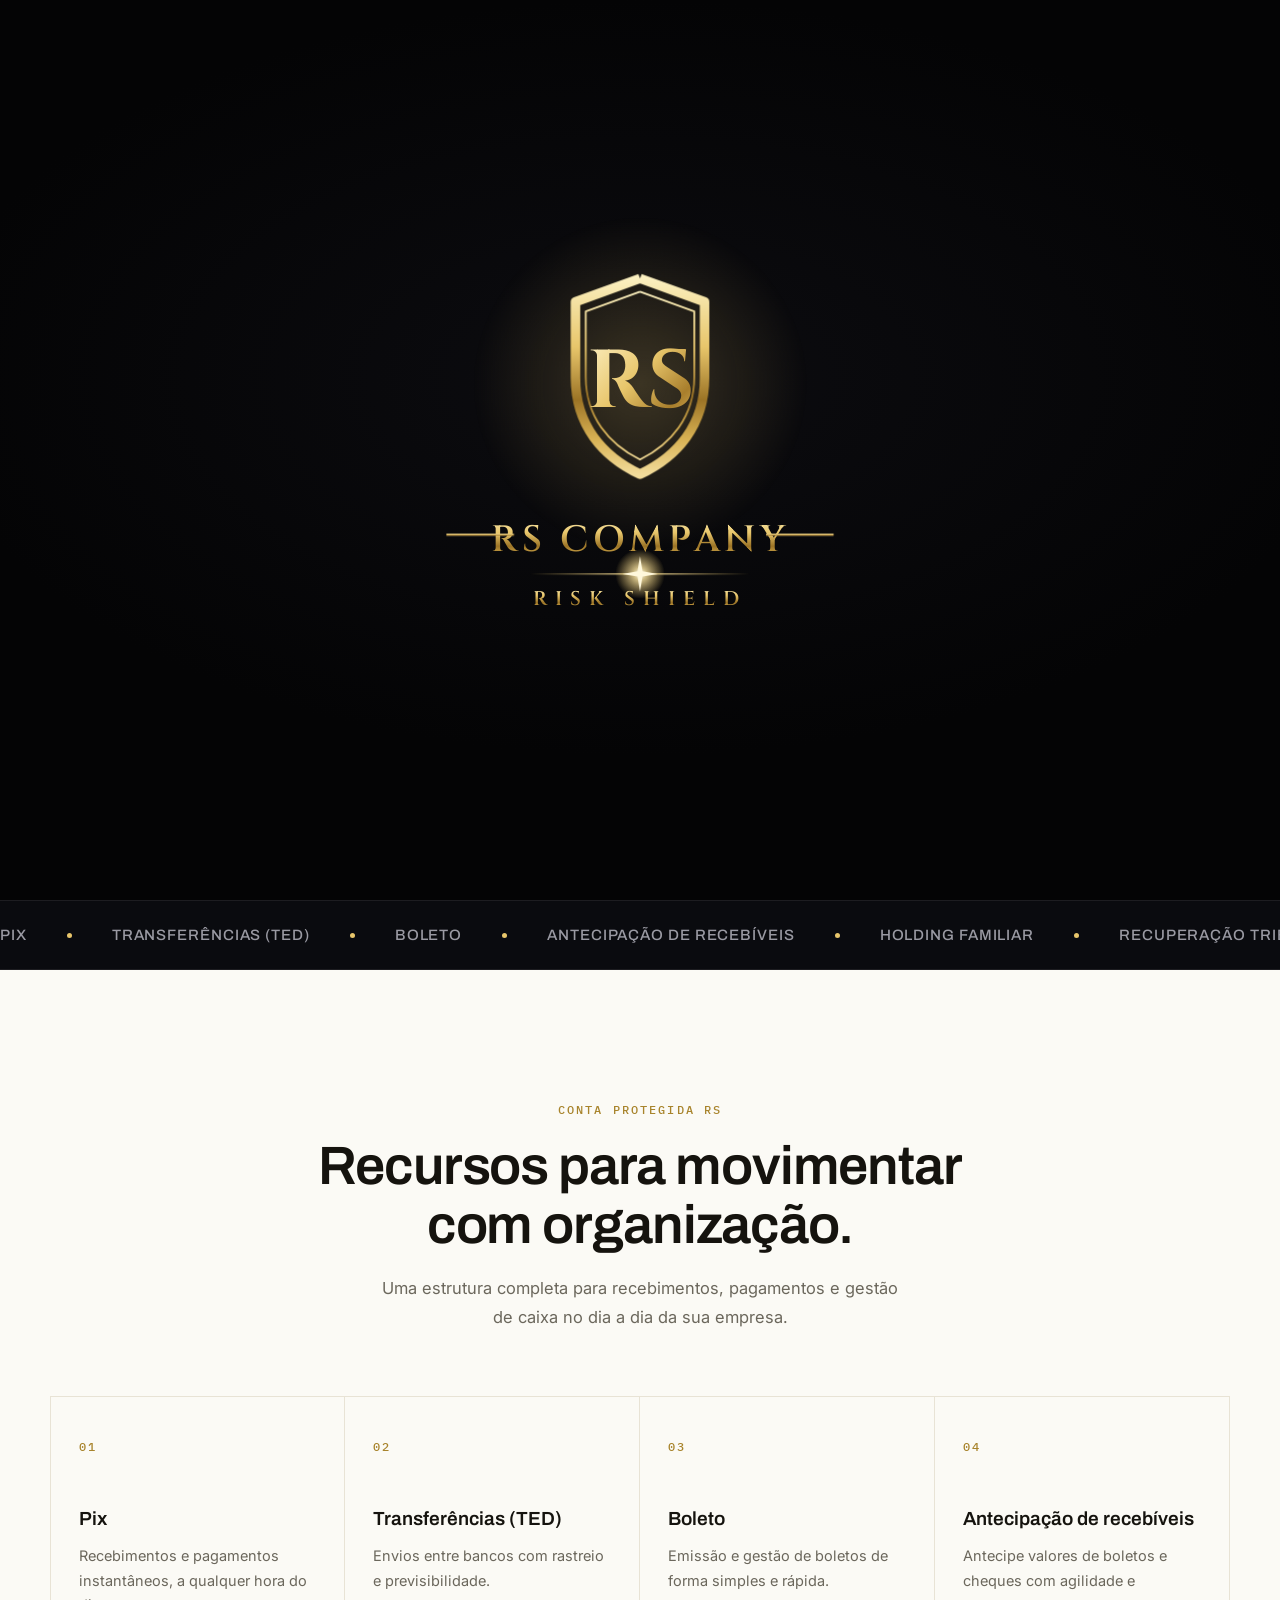
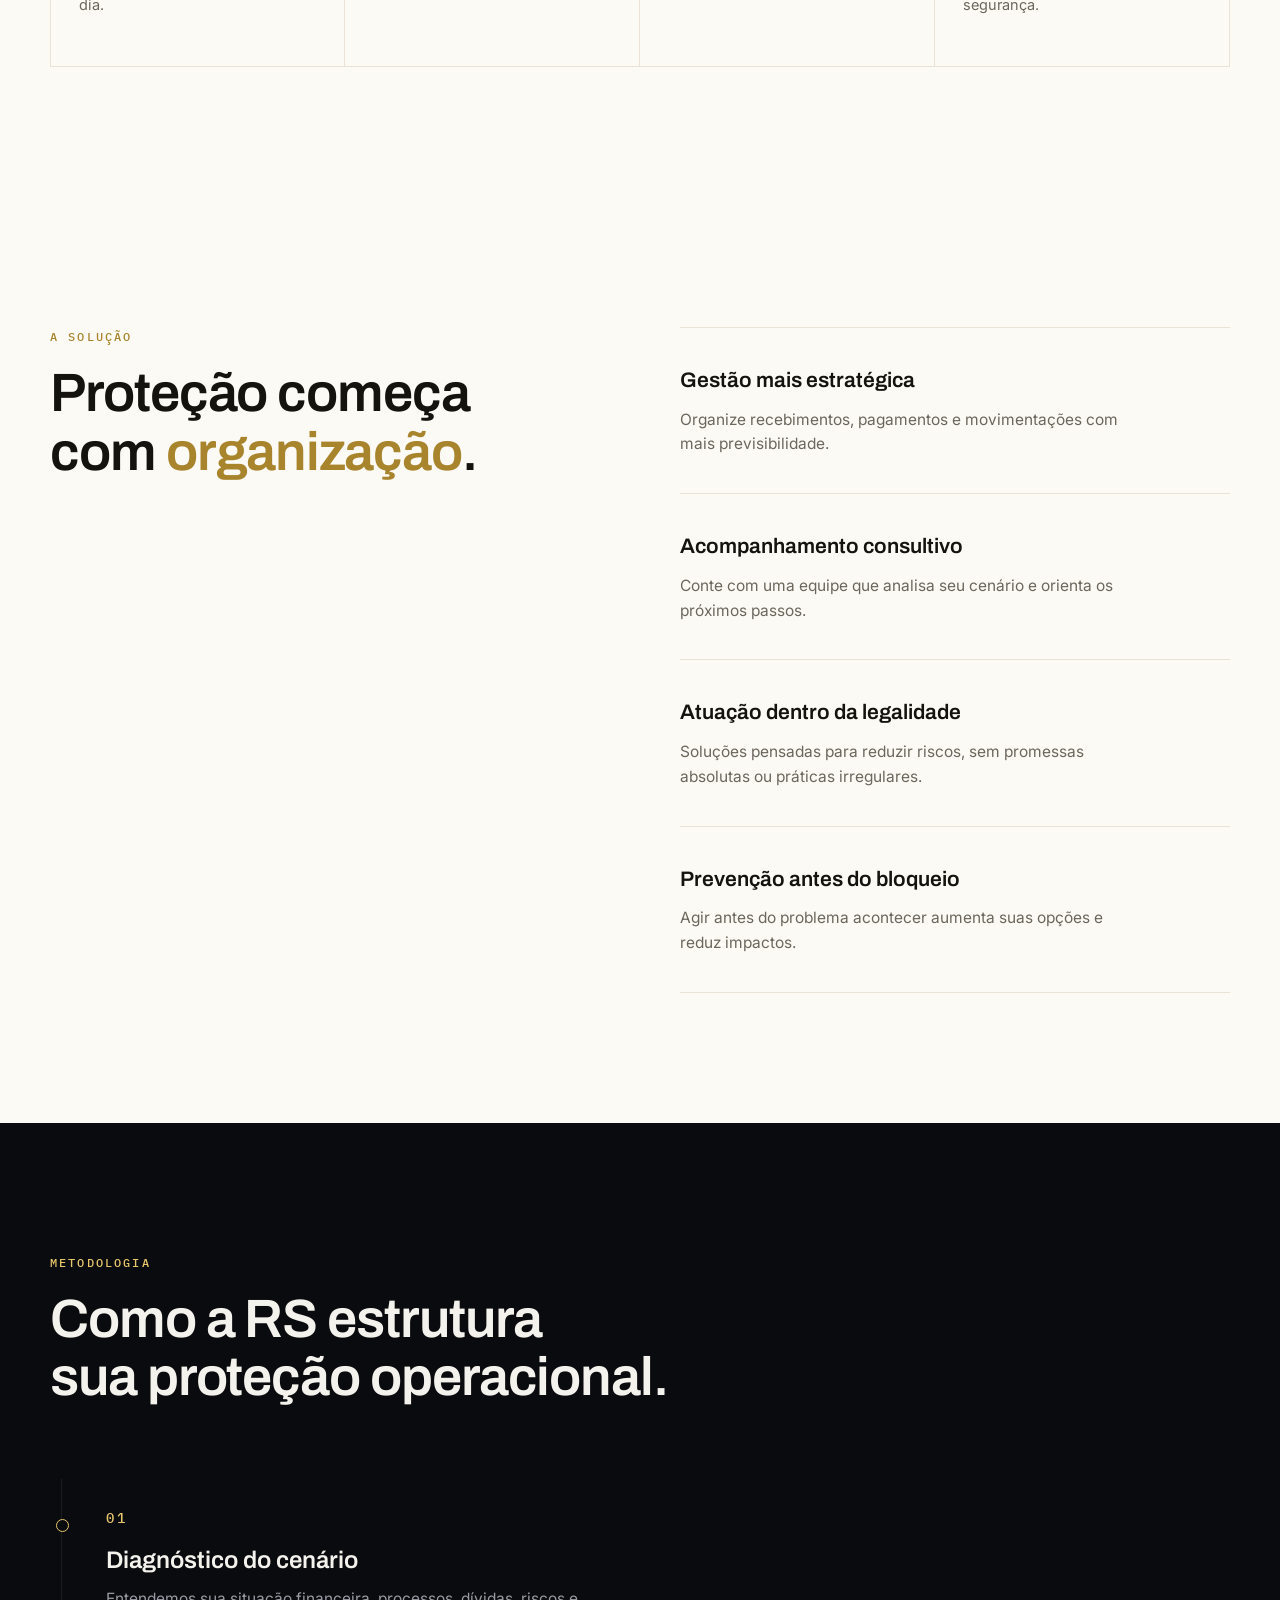
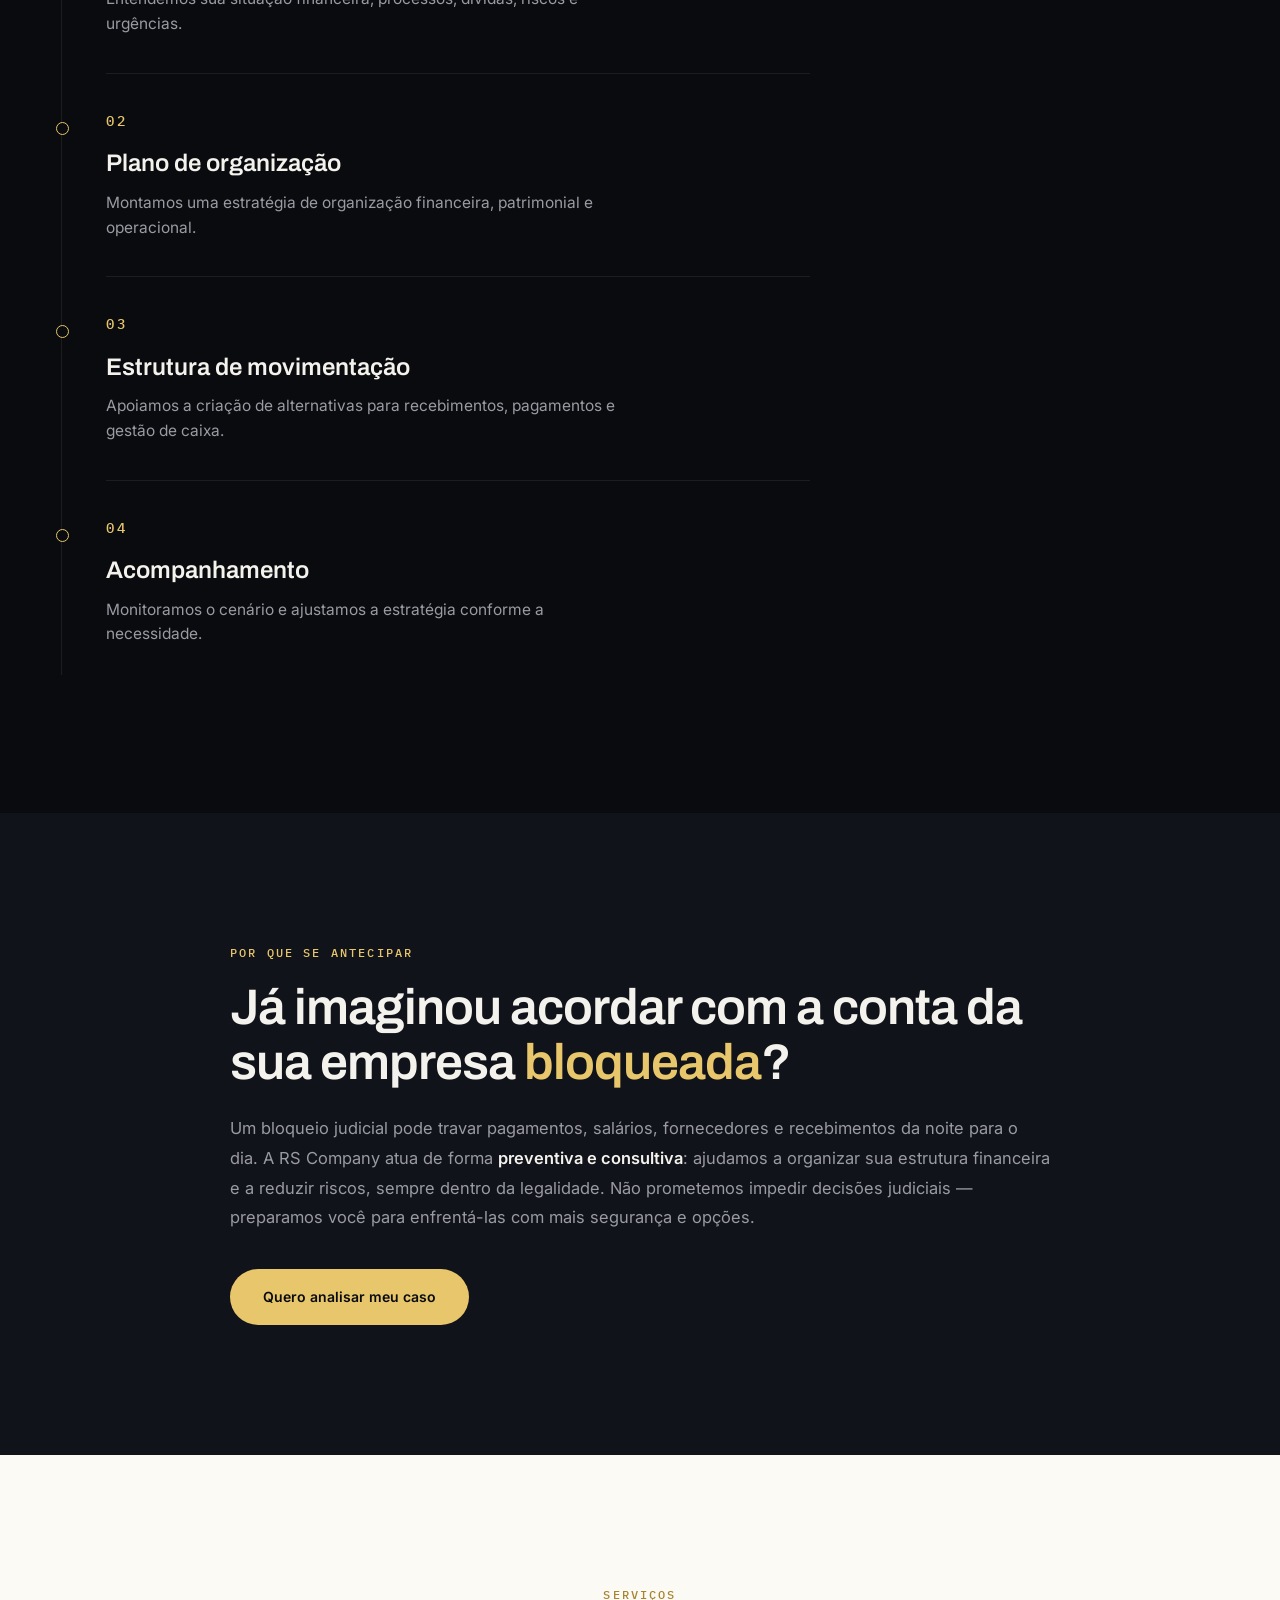
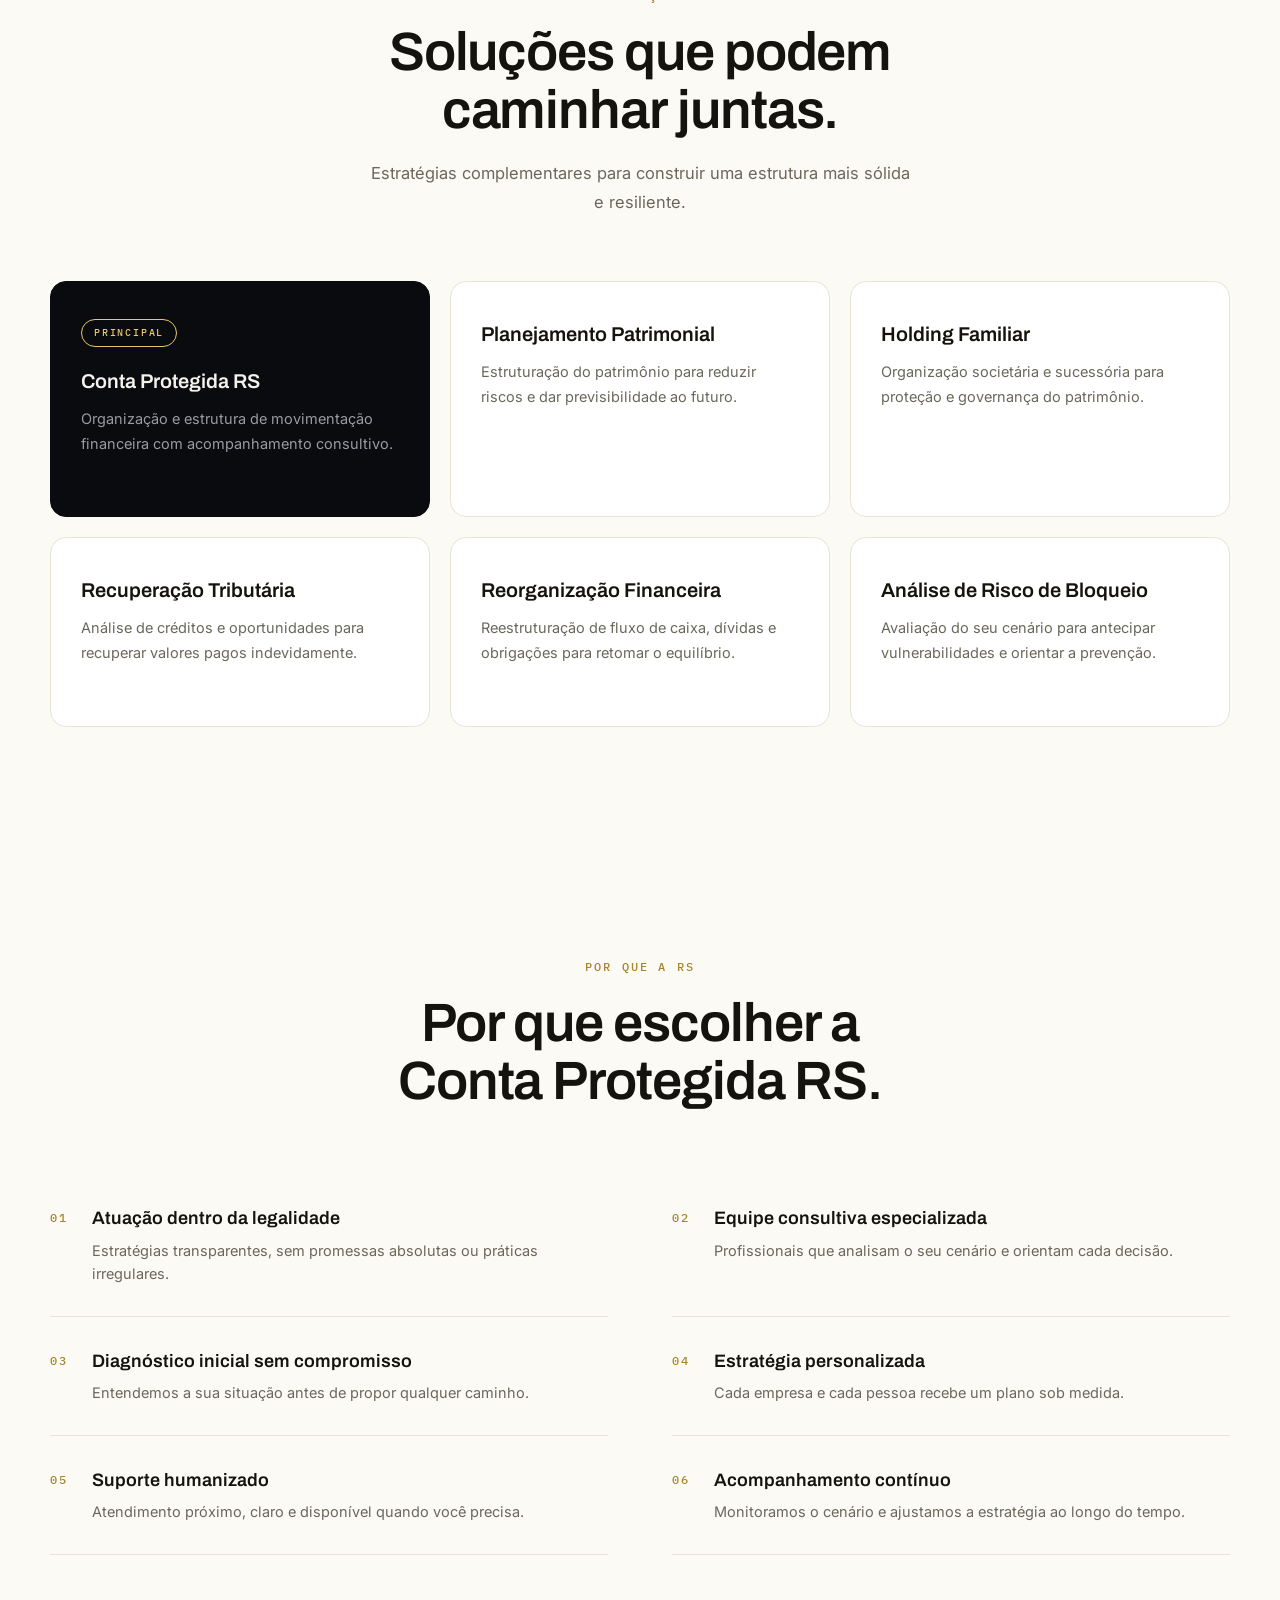
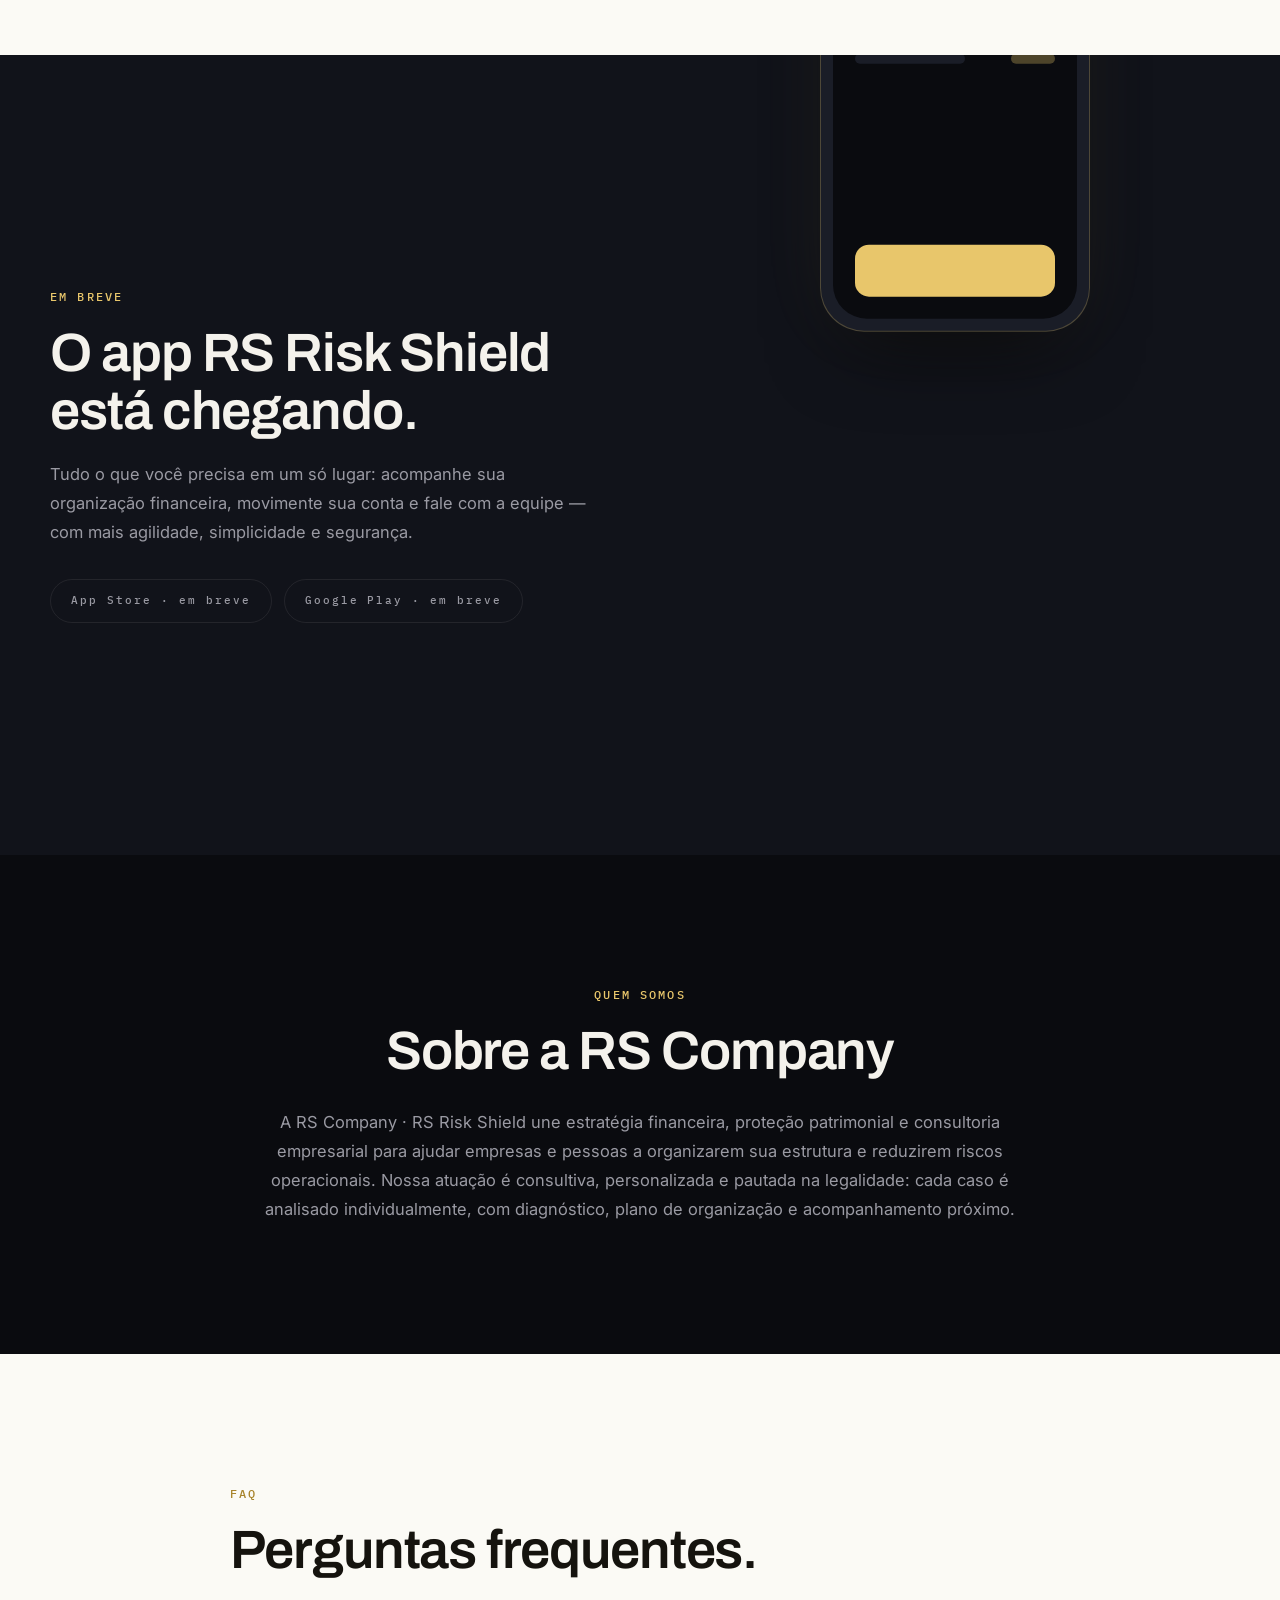
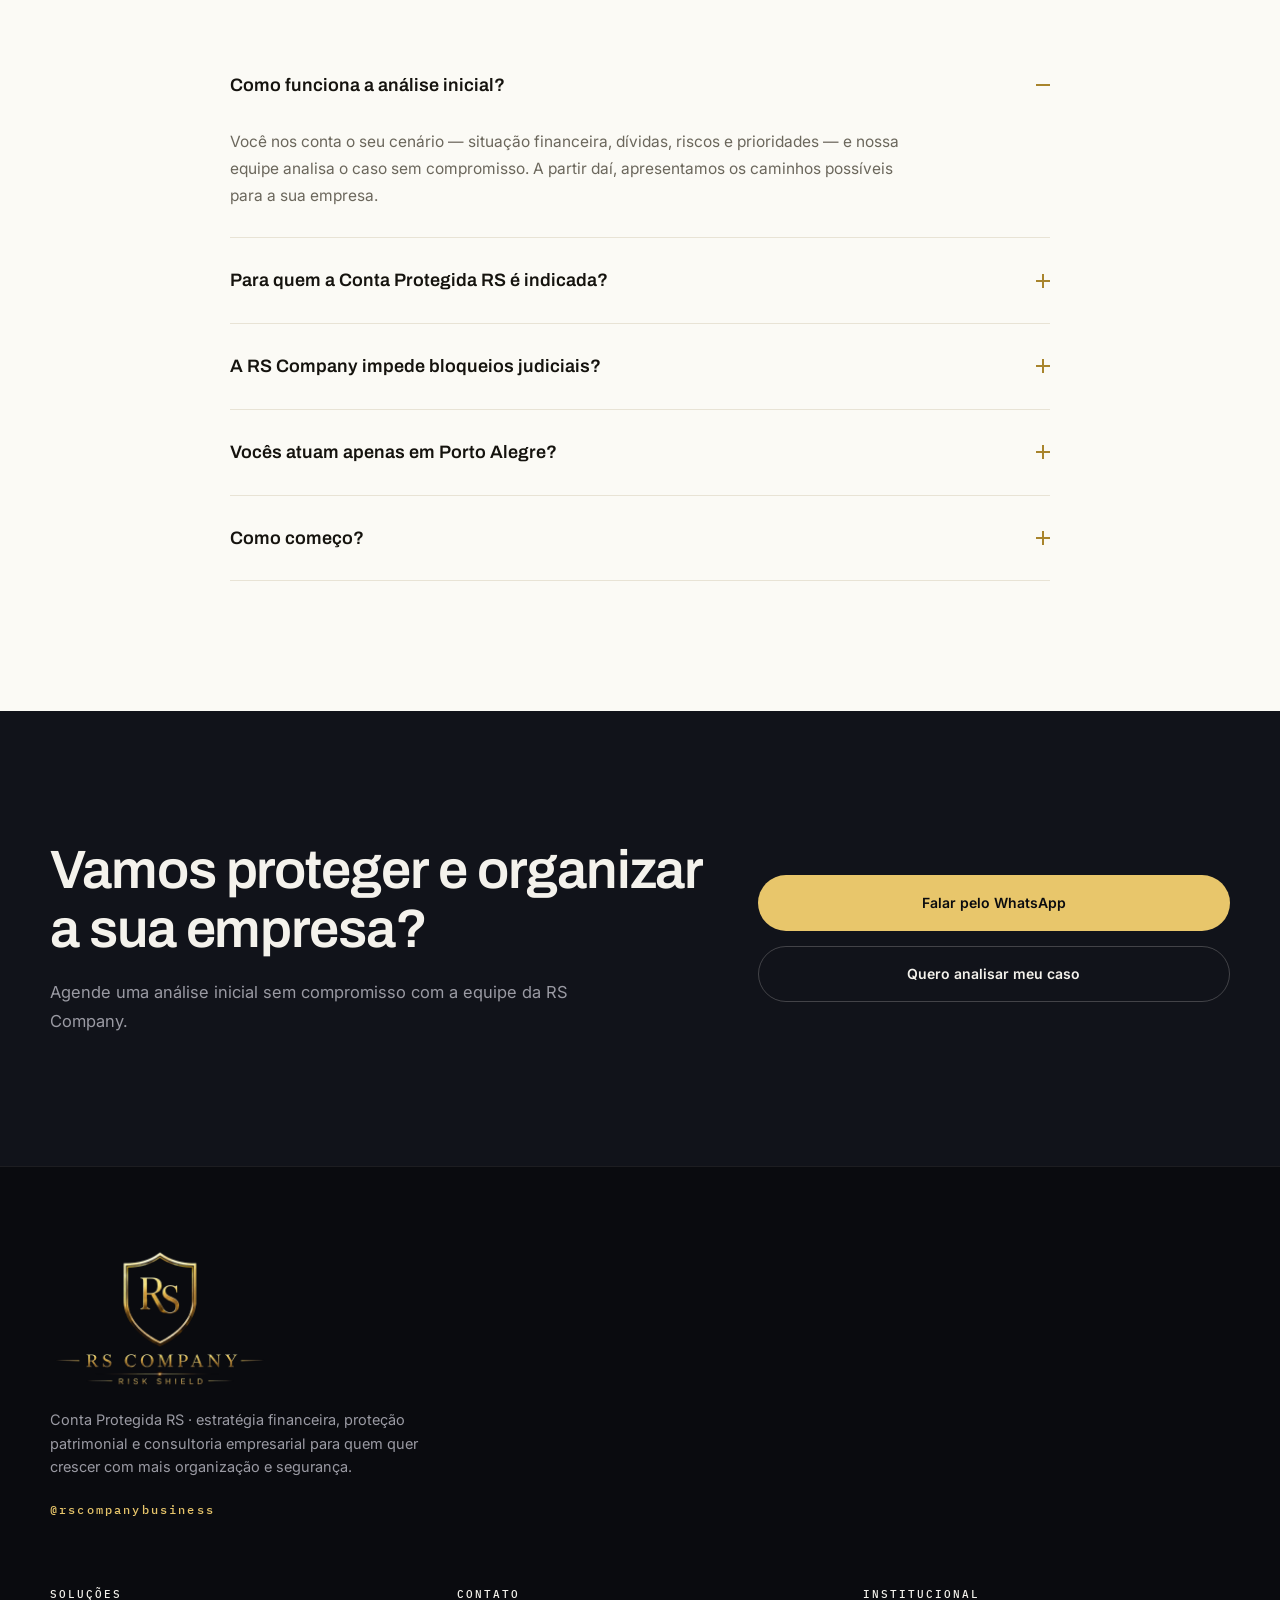
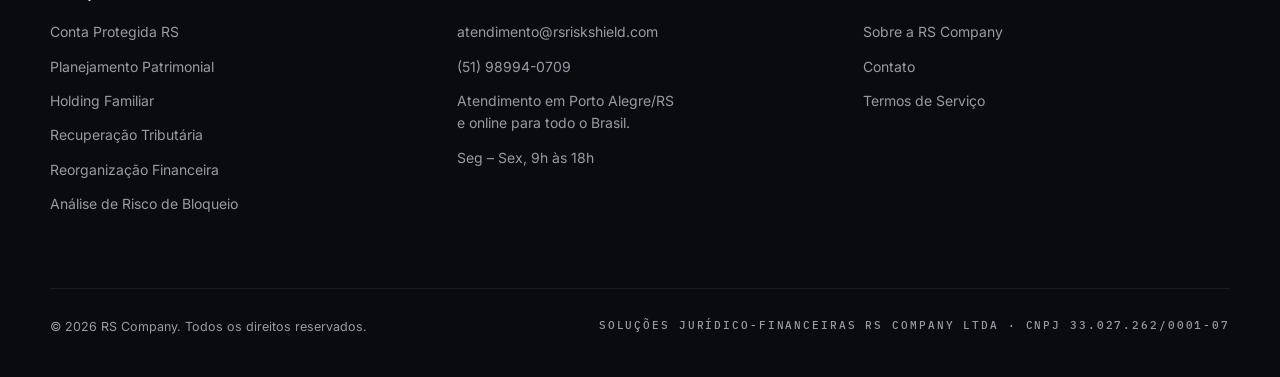
==== index.html @ 1bef7f3e "Site RS Company - Conta Protegida RS" ====
<!DOCTYPE html>
<html lang="pt-BR">
<head>
  <!-- Google tag (gtag.js) -->
  <script async src="https://www.googletagmanager.com/gtag/js?id=G-0TP6T1YDMH"></script>
  <script>
    window.dataLayer = window.dataLayer || [];
    function gtag(){dataLayer.push(arguments);}
    gtag('js', new Date());

    gtag('config', 'G-0TP6T1YDMH');
  </script>
  <meta charset="UTF-8" />
  <meta name="viewport" content="width=device-width, initial-scale=1.0" />
  <title>RS Company — Conta Protegida RS · Risk Shield</title>
  <meta name="description" content="Conta Protegida RS: mais estratégia, organização e proteção operacional para a sua empresa. Organização financeira, redução de riscos e decisões com mais segurança. Diagnóstico inicial sem compromisso." />
  <link rel="canonical" href="https://rsriskshield.com/" />
  <meta property="og:title" content="RS Company — Conta Protegida RS · Risk Shield" />
  <meta property="og:description" content="Mais estratégia, organização e proteção operacional para a sua empresa. Organização financeira, redução de riscos e decisões com mais segurança." />
  <meta property="og:image" content="https://rsriskshield.com/og-image.jpg" />
  <meta property="og:url" content="https://rsriskshield.com/" />
  <meta property="og:type" content="website" />
  <link rel="icon" href="/brasao-rs.svg" type="image/svg+xml" />
  <link rel="preconnect" href="https://fonts.googleapis.com" />
  <link rel="preconnect" href="https://fonts.gstatic.com" crossorigin />
  <link href="https://fonts.googleapis.com/css2?family=Archivo:wght@400;500;600;700&family=Inter:wght@400;500;600&family=IBM+Plex+Mono:wght@400;500&family=Cinzel:wght@600;700&display=swap" rel="stylesheet" />
  <link rel="stylesheet" href="/style.css" />
  <script>
    try {
      if (!sessionStorage.getItem("rs_intro") && !window.matchMedia("(prefers-reduced-motion: reduce)").matches) {
        document.documentElement.classList.add("is-loading");
      }
    } catch (e) {}
  </script>
  <script type="application/ld+json">
  {
    "@context": "https://schema.org",
    "@type": "ProfessionalService",
    "name": "RS Company",
    "description": "Conta Protegida RS · estratégia financeira, proteção patrimonial e consultoria empresarial em Porto Alegre/RS e online para todo o Brasil.",
    "url": "https://rsriskshield.com",
    "telephone": "+55-51-98994-0709",
    "email": "atendimento@rsriskshield.com",
    "areaServed": "Porto Alegre, Região Metropolitana e atendimento online no Brasil",
    "openingHoursSpecification": {
      "@type": "OpeningHoursSpecification",
      "dayOfWeek": ["Monday","Tuesday","Wednesday","Thursday","Friday"],
      "opens": "09:00",
      "closes": "18:00"
    }
  }
  </script></head>
<body>

  <div class="preloader" id="preloader" aria-hidden="true">
    <svg class="preloader__art" viewBox="0 0 600 540" fill="none" xmlns="http://www.w3.org/2000/svg">
      <defs>
        <linearGradient id="plGold" x1="0" y1="0" x2="0" y2="1">
          <stop offset="0" stop-color="#FBF0C0" />
          <stop offset="0.35" stop-color="#E8C66B" />
          <stop offset="0.62" stop-color="#9C7426" />
          <stop offset="0.82" stop-color="#D9B254" />
          <stop offset="1" stop-color="#F2DC9B" />
        </linearGradient>
        <linearGradient id="plGoldD" x1="0" y1="0" x2="1" y2="1">
          <stop offset="0" stop-color="#FFF6D0" />
          <stop offset="0.45" stop-color="#E8C66B" />
          <stop offset="0.75" stop-color="#A87E2C" />
          <stop offset="1" stop-color="#E8C66B" />
        </linearGradient>
        <linearGradient id="plLine" x1="0" y1="0" x2="1" y2="0">
          <stop offset="0" stop-color="#E8C66B" stop-opacity="0" />
          <stop offset="0.5" stop-color="#F2DC9B" />
          <stop offset="1" stop-color="#E8C66B" stop-opacity="0" />
        </linearGradient>
        <radialGradient id="plGlow" cx="0.5" cy="0.5" r="0.5">
          <stop offset="0" stop-color="#E8C66B" stop-opacity="0.22" />
          <stop offset="1" stop-color="#E8C66B" stop-opacity="0" />
        </radialGradient>
        <radialGradient id="plFlare" cx="0.5" cy="0.5" r="0.5">
          <stop offset="0" stop-color="#FFFDF2" />
          <stop offset="0.25" stop-color="#F2DC9B" stop-opacity="0.85" />
          <stop offset="1" stop-color="#E8C66B" stop-opacity="0" />
        </radialGradient>
        <mask id="plMask">
          <path d="M300 36 L388 68 V172 C388 236 351 279 300 303 C249 279 212 236 212 172 V68 Z" stroke="#fff" stroke-width="13" fill="none" />
          <path d="M300 54 L374 81 V170 C374 225 342 262 300 283 C258 262 226 225 226 170 V81 Z" stroke="#fff" stroke-width="2.5" fill="none" />
          <text x="300" y="212" text-anchor="middle" font-family="Cinzel, serif" font-size="112" font-weight="700" fill="#fff">RS</text>
          <text x="300" y="408" text-anchor="middle" font-family="Cinzel, serif" font-size="50" font-weight="600" letter-spacing="6" fill="#fff">RS COMPANY</text>
          <rect x="36" y="384" width="92" height="3" fill="#fff" />
          <rect x="472" y="384" width="92" height="3" fill="#fff" />
          <rect x="150" y="438" width="300" height="2" fill="#fff" />
          <text x="300" y="482" text-anchor="middle" font-family="Cinzel, serif" font-size="27" font-weight="600" letter-spacing="11" fill="#fff">RISK SHIELD</text>
        </mask>
      </defs>

      <circle class="pl2-glow" cx="300" cy="180" r="230" fill="url(#plGlow)" />

      <path class="pl2-draw pl2-outer" d="M300 36 L388 68 V172 C388 236 351 279 300 303 C249 279 212 236 212 172 V68 Z" stroke="url(#plGold)" stroke-width="13" />
      <path class="pl2-draw pl2-inner" d="M300 54 L374 81 V170 C374 225 342 262 300 283 C258 262 226 225 226 170 V81 Z" stroke="url(#plGold)" stroke-width="2.5" />

      <g class="pl2-rs">
        <text x="300" y="212" text-anchor="middle" font-family="Cinzel, serif" font-size="112" font-weight="700" fill="url(#plGoldD)">RS</text>
      </g>

      <g class="pl2-wordmark">
        <text x="300" y="408" text-anchor="middle" font-family="Cinzel, serif" font-size="50" font-weight="600" letter-spacing="6" fill="url(#plGold)">RS COMPANY</text>
      </g>
      <rect class="pl2-wline pl2-wline--l" x="36" y="384" width="92" height="3" fill="url(#plGold)" />
      <rect class="pl2-wline pl2-wline--r" x="472" y="384" width="92" height="3" fill="url(#plGold)" />

      <rect class="pl2-divider" x="150" y="438" width="300" height="2" fill="url(#plLine)" />
      <g class="pl2-flare">
        <circle cx="300" cy="439" r="34" fill="url(#plFlare)" />
        <path d="M300 415 L303.5 435.5 L324 439 L303.5 442.5 L300 463 L296.5 442.5 L276 439 L296.5 435.5 Z" fill="#FFF8DC" />
      </g>

      <g class="pl2-tag">
        <text x="300" y="482" text-anchor="middle" font-family="Cinzel, serif" font-size="27" font-weight="600" letter-spacing="11" fill="url(#plGold)">RISK SHIELD</text>
      </g>

      <g mask="url(#plMask)">
        <rect class="pl2-shine" x="-220" y="0" width="170" height="540" fill="#FFFDF0" opacity="0.85" transform="skewX(-18)" />
      </g>
    </svg>
  </div>

  <div class="cursor-dot" aria-hidden="true"></div>
  <div class="cursor-ring" aria-hidden="true"></div>

  <header class="nav" id="nav">
    <div class="nav__inner">
      <a href="/" class="nav__brand" data-cursor="hover">
        <img src="/brasao-rs.svg" class="nav__brand-emblem" alt="" width="34" height="37" aria-hidden="true" />
        <span class="nav__brand-rs">RS</span>
        <span class="nav__brand-divider"></span>
        <span class="nav__brand-shield">COMPANY</span>
      </a>
      <nav class="nav__links" aria-label="Navegação principal">
        <a href="#inicio" data-cursor="hover">Início</a>
        <a href="#recursos" data-cursor="hover">Recursos</a>
        <a href="#metodologia" data-cursor="hover">Como Funciona</a>
        <a href="#servicos" data-cursor="hover">Serviços</a>
        <a href="#sobre" data-cursor="hover">Sobre</a>
        <a href="#faq" data-cursor="hover">FAQ</a>
        <a href="/contato" data-cursor="hover">Contato</a>
      </nav>
      <a href="/contato" class="nav__cta magnetic" data-cursor="hover">
        <span class="magnetic__inner">Fale com a equipe</span>
      </a>
      <button class="nav__burger" id="burger" aria-label="Abrir menu" aria-expanded="false">
        <span></span><span></span>
      </button>
    </div>
    <div class="nav__progress" id="navProgress"></div>
  </header>

  <div class="mobile-menu" id="mobileMenu" aria-hidden="true">
    <nav class="mobile-menu__links">
      <a href="#inicio" style="--i:0">Início</a>
      <a href="#recursos" style="--i:1">Recursos</a>
      <a href="#metodologia" style="--i:2">Como Funciona</a>
      <a href="#servicos" style="--i:3">Serviços</a>
      <a href="#sobre" style="--i:4">Sobre</a>
      <a href="#faq" style="--i:5">FAQ</a>
      <a href="/contato" style="--i:6" class="mobile-menu__cta">Fale com a equipe</a>
    </nav>
    <div class="mobile-menu__footer">
      <a href="https://wa.me/5551989940709">(51) 98994-0709</a>
      <a href="mailto:atendimento@rsriskshield.com">atendimento@rsriskshield.com</a>
    </div>
  </div>

  <main>

    <section class="hero theme-dark" id="inicio">
      <canvas id="lattice" class="hero__canvas" aria-hidden="true"></canvas>
      <div class="hero__glow" aria-hidden="true"></div>

      <div class="hero__content container">
        <p class="hero__eyebrow mono reveal-load" style="--d:.1s">RS COMPANY · RISK SHIELD</p>

        <h1 class="hero__title">
          <span class="line"><span class="w" style="--w:0">Conta</span></span>
          <span class="line"><span class="w" style="--w:1">Protegida</span> <span class="w gold" style="--w:2">RS</span></span>
        </h1>

        <p class="hero__sub reveal-load" style="--d:.75s">
          Mais estratégia, organização e proteção operacional para a sua empresa.
          A RS Company ajuda empresas e pessoas a organizarem sua estrutura financeira,
          reduzirem riscos operacionais e tomarem decisões com mais segurança diante de
          cenários de bloqueio judicial, dívidas e desorganização patrimonial.
        </p>

        <div class="hero__actions reveal-load" style="--d:.9s">
          <a href="/contato" class="btn btn--gold magnetic" data-cursor="hover">
            <span class="magnetic__inner">Quero analisar meu caso</span>
          </a>
          <a href="#metodologia" class="btn btn--ghost magnetic" data-cursor="hover">
            <span class="magnetic__inner">Entender como funciona</span>
          </a>
        </div>
      </div>

      <div class="hero__scroll reveal-load" style="--d:1.2s" aria-hidden="true">
        <span class="mono">SCROLL</span>
        <span class="hero__scroll-line"></span>
      </div>
    </section>

    <div class="marquee theme-dark" aria-hidden="true">
      <div class="marquee__track">
        <span>Pix</span><span class="dot"></span>
        <span>Transferências (TED)</span><span class="dot"></span>
        <span>Boleto</span><span class="dot"></span>
        <span>Antecipação de Recebíveis</span><span class="dot"></span>
        <span>Holding Familiar</span><span class="dot"></span>
        <span>Recuperação Tributária</span><span class="dot"></span>
        <span>Pix</span><span class="dot"></span>
        <span>Transferências (TED)</span><span class="dot"></span>
        <span>Boleto</span><span class="dot"></span>
        <span>Antecipação de Recebíveis</span><span class="dot"></span>
        <span>Holding Familiar</span><span class="dot"></span>
        <span>Recuperação Tributária</span><span class="dot"></span>
      </div>
    </div>

    <section class="section theme-light" id="recursos">
      <div class="container">
        <div class="section__head reveal" style="margin-inline:auto;text-align:center">
          <p class="eyebrow mono">CONTA PROTEGIDA RS</p>
          <h2 class="section__title">Recursos para movimentar<br />com organização.</h2>
          <p class="section__lead" style="margin-inline:auto">Uma estrutura completa para recebimentos, pagamentos e gestão de caixa no dia a dia da sua empresa.</p>
        </div>

        <div class="features">
          <div class="feature reveal" style="--d:0s">
            <span class="feature__index mono">01</span>
            <h3>Pix</h3>
            <p>Recebimentos e pagamentos instantâneos, a qualquer hora do dia.</p>
            <span class="feature__line"></span>
          </div>
          <div class="feature reveal" style="--d:.06s">
            <span class="feature__index mono">02</span>
            <h3>Transferências (TED)</h3>
            <p>Envios entre bancos com rastreio e previsibilidade.</p>
            <span class="feature__line"></span>
          </div>
          <div class="feature reveal" style="--d:.12s">
            <span class="feature__index mono">03</span>
            <h3>Boleto</h3>
            <p>Emissão e gestão de boletos de forma simples e rápida.</p>
            <span class="feature__line"></span>
          </div>
          <div class="feature reveal" style="--d:.18s">
            <span class="feature__index mono">04</span>
            <h3>Antecipação de recebíveis</h3>
            <p>Antecipe valores de boletos e cheques com agilidade e segurança.</p>
            <span class="feature__line"></span>
          </div>
        </div>
      </div>
    </section>

    <section class="section section--solucao theme-light" id="solucao">
      <div class="container split">
        <div class="split__left">
          <p class="eyebrow mono reveal">A SOLUÇÃO</p>
          <h2 class="section__title section__title--sticky reveal">Proteção começa<br />com <em>organização</em>.</h2>
        </div>
        <div class="split__right">
          <div class="pillar reveal">
            <h3>Gestão mais estratégica</h3>
            <p>Organize recebimentos, pagamentos e movimentações com mais previsibilidade.</p>
          </div>
          <div class="pillar reveal">
            <h3>Acompanhamento consultivo</h3>
            <p>Conte com uma equipe que analisa seu cenário e orienta os próximos passos.</p>
          </div>
          <div class="pillar reveal">
            <h3>Atuação dentro da legalidade</h3>
            <p>Soluções pensadas para reduzir riscos, sem promessas absolutas ou práticas irregulares.</p>
          </div>
          <div class="pillar reveal">
            <h3>Prevenção antes do bloqueio</h3>
            <p>Agir antes do problema acontecer aumenta suas opções e reduz impactos.</p>
          </div>
        </div>
      </div>
    </section>

    <section class="section theme-dark metodo" id="metodologia">
      <div class="container">
        <div class="section__head reveal">
          <p class="eyebrow mono eyebrow--gold">METODOLOGIA</p>
          <h2 class="section__title">Como a RS estrutura<br />sua proteção operacional.</h2>
        </div>

        <div class="timeline" id="timeline">
          <div class="timeline__rail"><div class="timeline__fill" id="timelineFill"></div></div>

          <div class="step reveal">
            <span class="step__num mono">01</span>
            <div class="step__body">
              <h3>Diagnóstico do cenário</h3>
              <p>Entendemos sua situação financeira, processos, dívidas, riscos e urgências.</p>
            </div>
          </div>
          <div class="step reveal">
            <span class="step__num mono">02</span>
            <div class="step__body">
              <h3>Plano de organização</h3>
              <p>Montamos uma estratégia de organização financeira, patrimonial e operacional.</p>
            </div>
          </div>
          <div class="step reveal">
            <span class="step__num mono">03</span>
            <div class="step__body">
              <h3>Estrutura de movimentação</h3>
              <p>Apoiamos a criação de alternativas para recebimentos, pagamentos e gestão de caixa.</p>
            </div>
          </div>
          <div class="step reveal">
            <span class="step__num mono">04</span>
            <div class="step__body">
              <h3>Acompanhamento</h3>
              <p>Monitoramos o cenário e ajustamos a estratégia conforme a necessidade.</p>
            </div>
          </div>
        </div>
      </div>
    </section>

    <section class="section theme-dark alerta">
      <div class="alerta__bg mono" aria-hidden="true">BLOQUEIO</div>
      <div class="container alerta__content">
        <p class="eyebrow mono eyebrow--gold reveal">POR QUE SE ANTECIPAR</p>
        <h2 class="alerta__title reveal">Já imaginou acordar com a conta da sua empresa <span class="gold">bloqueada</span>?</h2>
        <p class="alerta__text reveal">
          Um bloqueio judicial pode travar pagamentos, salários, fornecedores e recebimentos da noite para o dia.
          A RS Company atua de forma <strong>preventiva e consultiva</strong>: ajudamos a organizar sua estrutura
          financeira e a reduzir riscos, sempre dentro da legalidade. Não prometemos impedir decisões judiciais —
          preparamos você para enfrentá-las com mais segurança e opções.
        </p>
        <div class="reveal">
          <a href="/contato" class="btn btn--gold magnetic" data-cursor="hover">
            <span class="magnetic__inner">Quero analisar meu caso</span>
          </a>
        </div>
      </div>
    </section>

    <section class="section theme-light" id="servicos">
      <div class="container">
        <div class="section__head reveal" style="margin-inline:auto;text-align:center">
          <p class="eyebrow mono">SERVIÇOS</p>
          <h2 class="section__title">Soluções que podem<br />caminhar juntas.</h2>
          <p class="section__lead" style="margin-inline:auto">Estratégias complementares para construir uma estrutura mais sólida e resiliente.</p>
        </div>

        <div class="services">
          <div class="service service--main reveal" style="--d:0s">
            <span class="service__tag mono">PRINCIPAL</span>
            <h3>Conta Protegida RS</h3>
            <p>Organização e estrutura de movimentação financeira com acompanhamento consultivo.</p>
          </div>
          <div class="service reveal" style="--d:.06s">
            <h3>Planejamento Patrimonial</h3>
            <p>Estruturação do patrimônio para reduzir riscos e dar previsibilidade ao futuro.</p>
          </div>
          <a href="/holding-familiar" class="service reveal" style="--d:.12s" data-cursor="hover">
            <h3>Holding Familiar</h3>
            <p>Organização societária e sucessória para proteção e governança do patrimônio.</p>
            <span class="service__arrow" aria-hidden="true">→</span>
          </a>
          <a href="/recuperacao-tributaria" class="service reveal" style="--d:.18s" data-cursor="hover">
            <h3>Recuperação Tributária</h3>
            <p>Análise de créditos e oportunidades para recuperar valores pagos indevidamente.</p>
            <span class="service__arrow" aria-hidden="true">→</span>
          </a>
          <div class="service reveal" style="--d:.24s">
            <h3>Reorganização Financeira</h3>
            <p>Reestruturação de fluxo de caixa, dívidas e obrigações para retomar o equilíbrio.</p>
          </div>
          <div class="service reveal" style="--d:.3s">
            <h3>Análise de Risco de Bloqueio</h3>
            <p>Avaliação do seu cenário para antecipar vulnerabilidades e orientar a prevenção.</p>
          </div>
        </div>
      </div>
    </section>

    <section class="section section--tight theme-light" id="diferenciais">
      <div class="container">
        <div class="section__head reveal" style="margin-inline:auto;text-align:center">
          <p class="eyebrow mono">POR QUE A RS</p>
          <h2 class="section__title">Por que escolher a<br />Conta Protegida RS.</h2>
        </div>
        <ul class="difflist">
          <li class="reveal" data-cursor="hover"><span class="mono">01</span><div><h3>Atuação dentro da legalidade</h3><p>Estratégias transparentes, sem promessas absolutas ou práticas irregulares.</p></div></li>
          <li class="reveal" data-cursor="hover"><span class="mono">02</span><div><h3>Equipe consultiva especializada</h3><p>Profissionais que analisam o seu cenário e orientam cada decisão.</p></div></li>
          <li class="reveal" data-cursor="hover"><span class="mono">03</span><div><h3>Diagnóstico inicial sem compromisso</h3><p>Entendemos a sua situação antes de propor qualquer caminho.</p></div></li>
          <li class="reveal" data-cursor="hover"><span class="mono">04</span><div><h3>Estratégia personalizada</h3><p>Cada empresa e cada pessoa recebe um plano sob medida.</p></div></li>
          <li class="reveal" data-cursor="hover"><span class="mono">05</span><div><h3>Suporte humanizado</h3><p>Atendimento próximo, claro e disponível quando você precisa.</p></div></li>
          <li class="reveal" data-cursor="hover"><span class="mono">06</span><div><h3>Acompanhamento contínuo</h3><p>Monitoramos o cenário e ajustamos a estratégia ao longo do tempo.</p></div></li>
        </ul>
      </div>
    </section>

    <section class="section theme-dark appsec">
      <div class="container split split--center">
        <div class="split__left">
          <p class="eyebrow mono eyebrow--gold reveal">EM BREVE</p>
          <h2 class="section__title reveal">O app RS Risk Shield<br />está chegando.</h2>
          <p class="section__lead section__lead--dark reveal">
            Tudo o que você precisa em um só lugar: acompanhe sua organização financeira,
            movimente sua conta e fale com a equipe — com mais agilidade, simplicidade e segurança.
          </p>
          <div class="appsec__stores reveal">
            <span class="store mono">App Store · em breve</span>
            <span class="store mono">Google Play · em breve</span>
          </div>
        </div>
        <div class="split__right appsec__visual reveal">
          <div class="phone" data-parallax="0.06">
            <div class="phone__screen">
              <div class="phone__notch"></div>
              <div class="phone__brand mono">RS RISK SHIELD</div>
              <div class="phone__balance">
                <span class="mono">SALDO DISPONÍVEL</span>
                <strong>R$ ••••••</strong>
              </div>
              <div class="phone__row"><span></span><span></span></div>
              <div class="phone__row"><span></span><span></span></div>
              <div class="phone__row"><span></span><span></span></div>
              <div class="phone__chip"></div>
            </div>
          </div>
        </div>
      </div>
    </section>

    <section class="section theme-dark" id="sobre">
      <div class="container container--narrow" style="text-align:center">
        <p class="eyebrow mono eyebrow--gold reveal">QUEM SOMOS</p>
        <h2 class="section__title reveal" style="margin-bottom:28px">Sobre a RS Company</h2>
        <p class="section__lead section__lead--dark reveal" style="margin-inline:auto;max-width:760px">
          A RS Company · RS Risk Shield une estratégia financeira, proteção patrimonial e consultoria
          empresarial para ajudar empresas e pessoas a organizarem sua estrutura e reduzirem riscos
          operacionais. Nossa atuação é consultiva, personalizada e pautada na legalidade: cada caso
          é analisado individualmente, com diagnóstico, plano de organização e acompanhamento próximo.
        </p>
      </div>
    </section>

    <section class="section theme-light" id="faq">
      <div class="container container--narrow">
        <div class="section__head reveal">
          <p class="eyebrow mono">FAQ</p>
          <h2 class="section__title">Perguntas frequentes.</h2>
        </div>

        <div class="faq">
          <details class="faq__item reveal" open>
            <summary data-cursor="hover">Como funciona a análise inicial?<span class="faq__icon"></span></summary>
            <div class="faq__body"><p>Você nos conta o seu cenário — situação financeira, dívidas, riscos e prioridades — e nossa equipe analisa o caso sem compromisso. A partir daí, apresentamos os caminhos possíveis para a sua empresa.</p></div>
          </details>
          <details class="faq__item reveal">
            <summary data-cursor="hover">Para quem a Conta Protegida RS é indicada?<span class="faq__icon"></span></summary>
            <div class="faq__body"><p>Para empresários, PMEs e pessoas que desejam mais organização, previsibilidade e segurança na movimentação financeira e na tomada de decisão — da gestão do caixa ao planejamento patrimonial.</p></div>
          </details>
          <details class="faq__item reveal">
            <summary data-cursor="hover">A RS Company impede bloqueios judiciais?<span class="faq__icon"></span></summary>
            <div class="faq__body"><p>Não. Nossa atuação é preventiva e consultiva: ajudamos a organizar sua estrutura financeira e a reduzir riscos, sempre dentro da legalidade. Não prometemos impedir decisões judiciais — preparamos você para enfrentá-las com mais segurança e opções.</p></div>
          </details>
          <details class="faq__item reveal">
            <summary data-cursor="hover">Vocês atuam apenas em Porto Alegre?<span class="faq__icon"></span></summary>
            <div class="faq__body"><p>Atendimento em Porto Alegre/RS e online para empresas e pessoas de todo o Brasil, com o mesmo acompanhamento próximo.</p></div>
          </details>
          <details class="faq__item reveal">
            <summary data-cursor="hover">Como começo?<span class="faq__icon"></span></summary>
            <div class="faq__body"><p>Preencha o formulário de contato ou chame a equipe no WhatsApp. O primeiro passo é o diagnóstico do seu cenário — uma análise inicial sem compromisso.</p></div>
          </details>
        </div>
      </div>
    </section>

    <section class="section theme-dark ctaband">
      <div class="container ctaband__inner">
        <div>
          <h2 class="section__title reveal">Vamos proteger e organizar<br />a sua empresa?</h2>
          <p class="section__lead section__lead--dark reveal">Agende uma análise inicial sem compromisso com a equipe da RS Company.</p>
        </div>
        <div class="ctaband__actions reveal">
          <a href="https://wa.me/5551989940709" class="btn btn--gold magnetic" data-cursor="hover"><span class="magnetic__inner">Falar pelo WhatsApp</span></a>
          <a href="/contato" class="btn btn--ghost magnetic" data-cursor="hover"><span class="magnetic__inner">Quero analisar meu caso</span></a>
        </div>
      </div>
    </section>

  </main>

  <footer class="footer theme-dark">
    <div class="container">
      <div class="footer__top">
        <img src="/logo-rs-transparente.webp" alt="RS Company — Risk Shield, Conta Protegida RS" class="footer__logo" width="220" height="145" loading="lazy" />
        <p class="footer__desc">Conta Protegida RS · estratégia financeira, proteção patrimonial e consultoria empresarial para quem quer crescer com mais organização e segurança.</p>
        <a href="https://www.instagram.com/rscompanybusiness/" class="footer__ig mono" data-cursor="hover">@rscompanybusiness</a>
      </div>

      <div class="footer__cols">
        <div class="footer__col">
          <span class="mono footer__col-title">SOLUÇÕES</span>
          <a href="#servicos">Conta Protegida RS</a>
          <a href="#servicos">Planejamento Patrimonial</a>
          <a href="/holding-familiar">Holding Familiar</a>
          <a href="/recuperacao-tributaria">Recuperação Tributária</a>
          <a href="#servicos">Reorganização Financeira</a>
          <a href="#servicos">Análise de Risco de Bloqueio</a>
        </div>
        <div class="footer__col">
          <span class="mono footer__col-title">CONTATO</span>
          <a href="mailto:atendimento@rsriskshield.com">atendimento@rsriskshield.com</a>
          <a href="https://wa.me/5551989940709">(51) 98994-0709</a>
          <span>Atendimento em Porto Alegre/RS<br />e online para todo o Brasil.</span>
          <span>Seg – Sex, 9h às 18h</span>
        </div>
        <div class="footer__col">
          <span class="mono footer__col-title">INSTITUCIONAL</span>
          <a href="#sobre">Sobre a RS Company</a>
          <a href="/contato">Contato</a>
          <a href="/termos">Termos de Serviço</a>
        </div>
      </div>

      <div class="footer__bottom">
        <span>© 2026 RS Company. Todos os direitos reservados.</span>
        <span class="mono">SOLUÇÕES JURÍDICO-FINANCEIRAS RS COMPANY LTDA · CNPJ 33.027.262/0001-07</span>
      </div>
    </div>
  </footer>

  <script src="/script.js"></script>
</body>
</html>
---- style.css ----
/* ============================================================
   RS COMPANY — RISK SHIELD
   Redesign híbrido dark/light · preto & dourado
   Fontes: Archivo (display) · Inter (texto) · IBM Plex Mono (labels)
   ============================================================ */

:root {
  --ink: #0A0B0F;
  --ink-2: #11131A;
  --ink-3: #1A1D27;
  --ink-line: rgba(244, 242, 236, 0.08);

  --bone: #FBFAF5;
  --paper: #FFFFFF;
  --bone-line: #E8E3D5;

  --gold: #E8C66B;
  --gold-soft: #F2DC9B;
  --gold-deep: #A8842C;
  --gold-glow: rgba(232, 198, 107, 0.12);

  --t-light: #F4F2EC;
  --t-light-mut: #9A9AA3;
  --t-dark: #15130E;
  --t-dark-mut: #6B675C;

  --font-display: "Archivo", sans-serif;
  --font-body: "Inter", sans-serif;
  --font-mono: "IBM Plex Mono", monospace;

  --ease: cubic-bezier(0.22, 1, 0.36, 1);
  --container: 1180px;
}

* { margin: 0; padding: 0; box-sizing: border-box; }

html { scroll-behavior: smooth; }

body {
  font-family: var(--font-body);
  background: var(--ink);
  color: var(--t-light);
  line-height: 1.6;
  -webkit-font-smoothing: antialiased;
  overflow-x: hidden;
}

::selection { background: var(--gold); color: var(--ink); }

img { max-width: 100%; display: block; }
[id] { scroll-margin-top: 76px; }
a { color: inherit; text-decoration: none; }
ul { list-style: none; }

.container {
  width: min(var(--container), calc(100% - 48px));
  margin-inline: auto;
}
.container--narrow { width: min(820px, calc(100% - 48px)); }

.mono {
  font-family: var(--font-mono);
  font-size: 12px;
  letter-spacing: 0.18em;
  font-weight: 500;
}

/* ---------- Temas ---------- */
.theme-dark { background: var(--ink); color: var(--t-light); }
.theme-light { background: var(--bone); color: var(--t-dark); }

/* ============================================================
   CURSOR CUSTOMIZADO
   ============================================================ */
.cursor-dot, .cursor-ring {
  position: fixed;
  top: 0; left: 0;
  pointer-events: none;
  z-index: 9999;
  border-radius: 50%;
  transform: translate(-50%, -50%);
  opacity: 0;
}
.cursor-dot {
  width: 6px; height: 6px;
  background: var(--gold);
  transition: opacity 0.3s;
}
.cursor-ring {
  width: 34px; height: 34px;
  border: 1px solid rgba(232, 198, 107, 0.5);
  transition: width 0.25s var(--ease), height 0.25s var(--ease), opacity 0.3s, border-color 0.25s;
}
body.cursor-on .cursor-dot, body.cursor-on .cursor-ring { opacity: 1; }
body.cursor-hover .cursor-ring {
  width: 56px; height: 56px;
  border-color: var(--gold);
}
@media (pointer: coarse) {
  .cursor-dot, .cursor-ring { display: none; }
}

/* ============================================================
   NAVBAR
   ============================================================ */
.nav {
  position: fixed;
  inset: 0 0 auto 0;
  z-index: 100;
  transition: background 0.4s var(--ease), backdrop-filter 0.4s, box-shadow 0.4s;
}
.nav__inner {
  width: min(var(--container), calc(100% - 48px));
  margin-inline: auto;
  display: flex;
  align-items: center;
  justify-content: space-between;
  gap: 24px;
  height: 84px;
  transition: height 0.4s var(--ease);
}
.nav.scrolled {
  background: rgba(10, 11, 15, 0.72);
  backdrop-filter: blur(16px) saturate(1.4);
  -webkit-backdrop-filter: blur(16px) saturate(1.4);
  box-shadow: 0 1px 0 var(--ink-line);
}
.nav.scrolled .nav__inner { height: 64px; }

.nav__brand {
  display: flex;
  align-items: center;
  gap: 10px;
  font-family: var(--font-display);
}
.nav__brand-emblem {
  width: 34px;
  height: auto;
  flex: none;
  filter: drop-shadow(0 0 10px rgba(232, 198, 107, 0.18));
}
.nav__brand-rs {
  font-weight: 700;
  font-size: 20px;
  letter-spacing: 0.04em;
  color: var(--t-light);
}
.nav__brand-divider {
  width: 1px; height: 18px;
  background: var(--gold);
  opacity: 0.7;
}
.nav__brand-shield {
  font-family: var(--font-mono);
  font-size: 11px;
  letter-spacing: 0.32em;
  color: var(--gold);
}

.nav__links {
  display: flex;
  gap: 32px;
}
.nav__links a {
  font-size: 13.5px;
  font-weight: 500;
  color: var(--t-light-mut);
  position: relative;
  padding: 6px 0;
  transition: color 0.3s;
}
.nav__links a::after {
  content: "";
  position: absolute;
  left: 0; bottom: 0;
  width: 100%; height: 1px;
  background: var(--gold);
  transform: scaleX(0);
  transform-origin: right;
  transition: transform 0.35s var(--ease);
}
.nav__links a:hover, .nav__links a.active { color: var(--t-light); }
.nav__links a:hover::after, .nav__links a.active::after {
  transform: scaleX(1);
  transform-origin: left;
}

.nav__cta {
  font-size: 13px;
  font-weight: 600;
  color: var(--ink);
  background: var(--gold);
  padding: 11px 22px;
  border-radius: 999px;
  transition: background 0.3s, transform 0.3s var(--ease);
  white-space: nowrap;
}
.nav__cta:hover { background: var(--gold-soft); }

.nav__progress {
  position: absolute;
  left: 0; bottom: -1px;
  height: 2px;
  width: 100%;
  background: var(--gold);
  transform: scaleX(0);
  transform-origin: left;
}

.nav__burger {
  display: none;
  background: none;
  border: 0;
  width: 40px; height: 40px;
  cursor: pointer;
  position: relative;
  z-index: 102;
}
.nav__burger span {
  position: absolute;
  left: 8px; right: 8px;
  height: 2px;
  background: var(--t-light);
  transition: transform 0.35s var(--ease), top 0.35s var(--ease);
}
.nav__burger span:nth-child(1) { top: 15px; }
.nav__burger span:nth-child(2) { top: 23px; }
.nav__burger.open span:nth-child(1) { top: 19px; transform: rotate(45deg); }
.nav__burger.open span:nth-child(2) { top: 19px; transform: rotate(-45deg); }

/* Menu mobile */
.mobile-menu {
  position: fixed;
  inset: 0;
  z-index: 101;
  background: rgba(10, 11, 15, 0.96);
  backdrop-filter: blur(20px);
  -webkit-backdrop-filter: blur(20px);
  display: flex;
  flex-direction: column;
  justify-content: center;
  padding: 48px 36px;
  opacity: 0;
  visibility: hidden;
  transition: opacity 0.4s var(--ease), visibility 0.4s;
}
.mobile-menu.open { opacity: 1; visibility: visible; }
.mobile-menu__links { display: flex; flex-direction: column; gap: 8px; }
.mobile-menu__links a {
  font-family: var(--font-display);
  font-size: clamp(28px, 7vw, 40px);
  font-weight: 600;
  color: var(--t-light);
  padding: 8px 0;
  opacity: 0;
  transform: translateY(24px);
  transition: opacity 0.5s var(--ease), transform 0.5s var(--ease);
  transition-delay: calc(var(--i) * 0.06s);
}
.mobile-menu.open .mobile-menu__links a { opacity: 1; transform: none; }
.mobile-menu__cta { color: var(--gold) !important; }
.mobile-menu__footer {
  margin-top: 48px;
  display: flex;
  flex-direction: column;
  gap: 6px;
  font-size: 14px;
  color: var(--t-light-mut);
}

/* ============================================================
   HERO
   ============================================================ */
.hero {
  position: relative;
  min-height: 100svh;
  display: flex;
  align-items: center;
  overflow: hidden;
}
.hero__canvas {
  position: absolute;
  inset: 0;
  width: 100%;
  height: 100%;
}
.hero__glow {
  position: absolute;
  left: 50%;
  top: -20%;
  width: 900px;
  height: 600px;
  transform: translateX(-50%);
  background: radial-gradient(ellipse at center, var(--gold-glow), transparent 65%);
  pointer-events: none;
}
.hero__content {
  position: relative;
  z-index: 2;
  padding-top: 100px;
}

.hero__eyebrow { color: var(--gold); }

.hero__title {
  font-family: var(--font-display);
  font-weight: 600;
  font-size: clamp(42px, 7.4vw, 92px);
  line-height: 1.02;
  letter-spacing: -0.025em;
  margin: 28px 0 28px;
}
.hero__title .line { display: block; overflow: hidden; }
.hero__title .w {
  display: inline-block;
  transform: translateY(110%) rotate(2deg);
  animation: wordUp 0.9s var(--ease) forwards;
  animation-delay: calc(0.18s + var(--w) * 0.07s);
}
.hero__title .gold { color: var(--gold); }
@keyframes wordUp {
  to { transform: translateY(0) rotate(0); }
}

.hero__sub {
  max-width: 560px;
  font-size: 16.5px;
  color: var(--t-light-mut);
  line-height: 1.75;
}

.hero__actions {
  display: flex;
  gap: 14px;
  margin-top: 36px;
  flex-wrap: wrap;
}

.hero__scroll {
  position: absolute;
  bottom: 36px;
  left: 50%;
  transform: translateX(-50%);
  display: flex;
  flex-direction: column;
  align-items: center;
  gap: 12px;
  color: var(--t-light-mut);
  z-index: 2;
}
.hero__scroll .mono { font-size: 10px; }
.hero__scroll-line {
  width: 1px;
  height: 48px;
  background: linear-gradient(var(--gold), transparent);
  position: relative;
  overflow: hidden;
}
.hero__scroll-line::after {
  content: "";
  position: absolute;
  inset: 0;
  background: var(--ink);
  animation: scrollPulse 2.2s var(--ease) infinite;
}
@keyframes scrollPulse {
  0% { transform: translateY(-100%); }
  60%, 100% { transform: translateY(100%); }
}

/* Reveal de carregamento (hero) */
.reveal-load {
  opacity: 0;
  transform: translateY(20px);
  animation: fadeUp 0.9s var(--ease) forwards;
  animation-delay: var(--d, 0s);
}
@keyframes fadeUp {
  to { opacity: 1; transform: none; }
}

/* ============================================================
   BOTÕES
   ============================================================ */
.btn {
  display: inline-block;
  font-size: 14px;
  font-weight: 600;
  padding: 16px 32px;
  border-radius: 999px;
  border: 1px solid transparent;
  cursor: pointer;
  transition: background 0.3s, color 0.3s, border-color 0.3s;
  font-family: var(--font-body);
}
.btn--gold {
  background: var(--gold);
  color: var(--ink);
}
.btn--gold:hover { background: var(--gold-soft); }
.btn--ghost {
  border-color: rgba(244, 242, 236, 0.22);
  color: var(--t-light);
}
.btn--ghost:hover { border-color: var(--gold); color: var(--gold); }
.btn--full { width: 100%; text-align: center; }

.magnetic { will-change: transform; }
.magnetic__inner { display: inline-block; will-change: transform; }

/* ============================================================
   MARQUEE
   ============================================================ */
.marquee {
  overflow: hidden;
  border-top: 1px solid var(--ink-line);
  border-bottom: 1px solid var(--ink-line);
  padding: 22px 0;
}
.marquee__track {
  display: flex;
  align-items: center;
  gap: 40px;
  width: max-content;
  animation: marquee 36s linear infinite;
}
.marquee__track span {
  font-family: var(--font-display);
  font-size: 15px;
  font-weight: 500;
  letter-spacing: 0.06em;
  color: var(--t-light-mut);
  white-space: nowrap;
  text-transform: uppercase;
}
.marquee__track .dot {
  width: 5px; height: 5px;
  border-radius: 50%;
  background: var(--gold);
  flex: none;
}
@keyframes marquee {
  to { transform: translateX(-50%); }
}
.marquee:hover .marquee__track { animation-play-state: paused; }

/* ============================================================
   SEÇÕES — BASE
   ============================================================ */
.section { padding: 130px 0; position: relative; }
.section--tight { padding: 100px 0; }

.section__head { max-width: 720px; margin-bottom: 64px; }

.eyebrow { color: var(--gold-deep); display: block; margin-bottom: 18px; }
.eyebrow--gold { color: var(--gold); }

.section__title {
  font-family: var(--font-display);
  font-weight: 600;
  font-size: clamp(32px, 4.6vw, 54px);
  line-height: 1.08;
  letter-spacing: -0.02em;
}
.section__title em {
  font-style: normal;
  color: var(--gold-deep);
}
.theme-dark .section__title em { color: var(--gold); }

.section__lead {
  margin-top: 20px;
  font-size: 16.5px;
  color: var(--t-dark-mut);
  max-width: 540px;
  line-height: 1.75;
}
.section__lead--dark { color: var(--t-light-mut); }

/* Reveal por scroll */
.reveal {
  opacity: 0;
  transform: translateY(36px);
  transition: opacity 0.9s var(--ease), transform 0.9s var(--ease);
  transition-delay: var(--d, 0s);
}
.reveal.in { opacity: 1; transform: none; }

/* ============================================================
   RECURSOS
   ============================================================ */
.features {
  display: grid;
  grid-template-columns: repeat(4, minmax(0, 1fr));
  gap: 0;
  border-top: 1px solid var(--bone-line);
}
.feature {
  padding: 40px 28px 48px;
  border-right: 1px solid var(--bone-line);
  border-bottom: 1px solid var(--bone-line);
  position: relative;
  background: transparent;
  transition: background 0.4s var(--ease);
}
.feature:first-child { border-left: 1px solid var(--bone-line); }
.feature:hover { background: var(--paper); }
.feature__index {
  color: var(--gold-deep);
  display: block;
  margin-bottom: 48px;
  transition: transform 0.4s var(--ease);
}
.feature:hover .feature__index { transform: translateX(6px); }
.feature h3 {
  font-family: var(--font-display);
  font-size: 19px;
  font-weight: 600;
  margin-bottom: 10px;
}
.feature p {
  font-size: 14.5px;
  color: var(--t-dark-mut);
  line-height: 1.7;
}
.feature__line {
  position: absolute;
  left: 0; bottom: -1px;
  height: 2px;
  width: 100%;
  background: var(--gold-deep);
  transform: scaleX(0);
  transform-origin: left;
  transition: transform 0.5s var(--ease);
}
.feature:hover .feature__line { transform: scaleX(1); }

/* ============================================================
   A SOLUÇÃO (split editorial)
   ============================================================ */
.split {
  display: grid;
  grid-template-columns: 1fr 1fr;
  gap: 80px;
  align-items: start;
}
.split--center { align-items: center; }

.section__title--sticky {
  position: sticky;
  top: 120px;
}

.split__right .pillar {
  padding: 36px 0;
  border-bottom: 1px solid var(--bone-line);
}
.split__right .pillar:first-child { border-top: 1px solid var(--bone-line); }
.pillar h3 {
  font-family: var(--font-display);
  font-size: 21px;
  font-weight: 600;
  margin-bottom: 10px;
}
.pillar p {
  color: var(--t-dark-mut);
  font-size: 15.5px;
  max-width: 460px;
}

/* ============================================================
   METODOLOGIA — TIMELINE
   ============================================================ */
.timeline {
  position: relative;
  padding-left: 56px;
  max-width: 760px;
}
.timeline__rail {
  position: absolute;
  left: 11px;
  top: 8px;
  bottom: 8px;
  width: 1px;
  background: var(--ink-line);
}
.timeline__fill {
  width: 100%;
  height: 100%;
  background: var(--gold);
  transform: scaleY(0);
  transform-origin: top;
}
.step {
  position: relative;
  padding: 36px 0;
}
.step + .step { border-top: 1px solid var(--ink-line); }
.step::before {
  content: "";
  position: absolute;
  left: -50px;
  top: 48px;
  width: 11px; height: 11px;
  border-radius: 50%;
  border: 1px solid var(--gold);
  background: var(--ink);
  transition: background 0.4s, box-shadow 0.4s;
}
.step.lit::before {
  background: var(--gold);
  box-shadow: 0 0 16px rgba(232, 198, 107, 0.55);
}
.step__num {
  color: var(--gold);
  font-size: 14px;
  display: block;
  margin-bottom: 12px;
}
.step__body h3 {
  font-family: var(--font-display);
  font-size: 24px;
  font-weight: 600;
  margin-bottom: 8px;
}
.step__body p {
  color: var(--t-light-mut);
  font-size: 15.5px;
  max-width: 520px;
}

/* ============================================================
   ALERTA — BLOQUEIO
   ============================================================ */
.alerta {
  overflow: hidden;
  background: var(--ink-2);
}
.alerta__bg {
  position: absolute;
  top: 50%;
  left: 0;
  transform: translateY(-50%);
  font-size: clamp(90px, 18vw, 240px);
  font-weight: 500;
  letter-spacing: 0.04em;
  color: transparent;
  -webkit-text-stroke: 1px rgba(232, 198, 107, 0.07);
  white-space: nowrap;
  pointer-events: none;
  user-select: none;
  will-change: transform;
}
.alerta__content {
  position: relative;
  z-index: 2;
  max-width: 820px;
}
.alerta__title {
  font-family: var(--font-display);
  font-weight: 600;
  font-size: clamp(30px, 4.4vw, 50px);
  line-height: 1.1;
  letter-spacing: -0.02em;
  margin-bottom: 24px;
}
.alerta__title .gold { color: var(--gold); }
.alerta__text {
  color: var(--t-light-mut);
  font-size: 16.5px;
  line-height: 1.8;
  margin-bottom: 36px;
}
.alerta__text strong { color: var(--t-light); font-weight: 600; }

/* ============================================================
   SERVIÇOS
   ============================================================ */
.services {
  display: grid;
  grid-template-columns: repeat(3, minmax(0, 1fr));
  gap: 20px;
}
.service {
  position: relative;
  background: var(--paper);
  border: 1px solid var(--bone-line);
  border-radius: 16px;
  padding: 36px 30px 60px;
  overflow: hidden;
  transition: transform 0.45s var(--ease), border-color 0.45s, box-shadow 0.45s;
}
.service:hover {
  transform: translateY(-6px);
  border-color: var(--gold-deep);
  box-shadow: 0 24px 48px -24px rgba(21, 19, 14, 0.18);
}
.service h3 {
  font-family: var(--font-display);
  font-size: 20px;
  font-weight: 600;
  margin-bottom: 10px;
}
.service p {
  font-size: 14.5px;
  color: var(--t-dark-mut);
  line-height: 1.7;
}
.service__tag {
  display: inline-block;
  font-size: 10px;
  color: var(--gold-deep);
  border: 1px solid var(--gold-deep);
  border-radius: 999px;
  padding: 5px 12px;
  margin-bottom: 18px;
}
.service__arrow {
  position: absolute;
  right: 28px;
  bottom: 22px;
  font-size: 20px;
  color: var(--gold-deep);
  opacity: 0;
  transform: translateX(-10px);
  transition: opacity 0.4s var(--ease), transform 0.4s var(--ease);
}
.service:hover .service__arrow { opacity: 1; transform: none; }
.service--main {
  background: var(--ink);
  border-color: var(--ink);
  color: var(--t-light);
}
.service--main p { color: var(--t-light-mut); }
.service--main .service__tag { color: var(--gold); border-color: var(--gold); }
.service--main .service__arrow { color: var(--gold); }
.service--main:hover { border-color: var(--gold); }

/* ============================================================
   DIFERENCIAIS
   ============================================================ */
.difflist {
  display: grid;
  grid-template-columns: 1fr 1fr;
  column-gap: 64px;
}
.difflist li {
  display: flex;
  gap: 24px;
  padding: 30px 0;
  border-bottom: 1px solid var(--bone-line);
}
.difflist .mono {
  color: var(--gold-deep);
  padding-top: 4px;
}
.difflist h3 {
  font-family: var(--font-display);
  font-size: 18px;
  font-weight: 600;
  margin-bottom: 6px;
}
.difflist p {
  font-size: 14.5px;
  color: var(--t-dark-mut);
}

/* ============================================================
   APP
   ============================================================ */
.appsec { background: var(--ink-2); overflow: hidden; }
.appsec__stores {
  display: flex;
  gap: 12px;
  margin-top: 32px;
  flex-wrap: wrap;
}
.store {
  font-size: 11px;
  color: var(--t-light-mut);
  border: 1px solid var(--ink-line);
  border-radius: 999px;
  padding: 12px 20px;
}
.appsec__visual { display: flex; justify-content: center; }

.phone {
  width: 270px;
  height: 540px;
  border-radius: 44px;
  background: var(--ink-3);
  border: 1px solid rgba(232, 198, 107, 0.25);
  padding: 12px;
  box-shadow: 0 40px 80px -32px rgba(0, 0, 0, 0.7), 0 0 80px -20px var(--gold-glow);
  animation: floaty 6s ease-in-out infinite;
}
@keyframes floaty {
  0%, 100% { transform: translateY(0) rotate(-1deg); }
  50% { transform: translateY(-16px) rotate(1deg); }
}
.phone__screen {
  width: 100%; height: 100%;
  border-radius: 34px;
  background: var(--ink);
  position: relative;
  overflow: hidden;
  padding: 56px 22px 22px;
}
.phone__notch {
  position: absolute;
  top: 14px; left: 50%;
  transform: translateX(-50%);
  width: 88px; height: 22px;
  border-radius: 999px;
  background: var(--ink-3);
}
.phone__brand {
  font-size: 9px;
  color: var(--gold);
  margin-bottom: 28px;
}
.phone__balance .mono {
  font-size: 9px;
  color: var(--t-light-mut);
  display: block;
  margin-bottom: 6px;
}
.phone__balance strong {
  font-family: var(--font-display);
  font-size: 28px;
  color: var(--t-light);
}
.phone__row {
  display: flex;
  justify-content: space-between;
  margin-top: 22px;
}
.phone__row span {
  display: block;
  height: 10px;
  border-radius: 999px;
  background: var(--ink-3);
}
.phone__row span:first-child { width: 55%; }
.phone__row span:last-child { width: 22%; background: rgba(232, 198, 107, 0.3); }
.phone__chip {
  position: absolute;
  bottom: 22px; left: 22px; right: 22px;
  height: 52px;
  border-radius: 14px;
  background: var(--gold);
}

/* ============================================================
   FAQ
   ============================================================ */
.faq__item {
  border-bottom: 1px solid var(--bone-line);
}
.faq__item summary {
  list-style: none;
  cursor: pointer;
  display: flex;
  align-items: center;
  justify-content: space-between;
  gap: 24px;
  padding: 28px 0;
  font-family: var(--font-display);
  font-size: 18px;
  font-weight: 600;
  transition: color 0.3s;
}
.faq__item summary::-webkit-details-marker { display: none; }
.faq__item summary:hover { color: var(--gold-deep); }
.faq__icon {
  position: relative;
  width: 14px; height: 14px;
  flex: none;
}
.faq__icon::before, .faq__icon::after {
  content: "";
  position: absolute;
  background: var(--gold-deep);
  transition: transform 0.4s var(--ease);
}
.faq__icon::before {
  left: 0; top: 6px;
  width: 14px; height: 2px;
}
.faq__icon::after {
  left: 6px; top: 0;
  width: 2px; height: 14px;
}
.faq__item.active .faq__icon::after { transform: scaleY(0); }
.faq__body {
  display: grid;
  grid-template-rows: 0fr;
  transition: grid-template-rows 0.5s var(--ease);
}
.faq__body p {
  overflow: hidden;
  color: var(--t-dark-mut);
  font-size: 15.5px;
  line-height: 1.75;
  max-width: 680px;
}
.faq__item.active .faq__body { grid-template-rows: 1fr; }
.faq__item.active .faq__body p { padding-bottom: 28px; }

/* ============================================================
   ARTIGOS
   ============================================================ */
.articles {
  display: grid;
  grid-template-columns: repeat(3, minmax(0, 1fr));
  gap: 20px;
}
.article {
  border: 1px solid var(--bone-line);
  border-radius: 16px;
  background: var(--paper);
  padding: 32px 28px;
  display: flex;
  flex-direction: column;
  gap: 16px;
  min-height: 220px;
  transition: transform 0.45s var(--ease), border-color 0.45s;
}
.article:hover {
  transform: translateY(-6px);
  border-color: var(--gold-deep);
}
.article__cat { font-size: 10px; color: var(--gold-deep); }
.article h3 {
  font-family: var(--font-display);
  font-size: 19px;
  font-weight: 600;
  line-height: 1.35;
  flex: 1;
}
.article__soon {
  font-size: 10px;
  color: var(--t-dark-mut);
}

/* ============================================================
   CONTATO + FORM
   ============================================================ */
.contato { background: var(--ink); }
.contato__channels {
  margin-top: 40px;
  display: flex;
  flex-direction: column;
}
.channel {
  display: flex;
  flex-direction: column;
  gap: 4px;
  padding: 22px 0;
  border-bottom: 1px solid var(--ink-line);
  transition: padding-left 0.35s var(--ease);
}
a.channel:hover { padding-left: 12px; }
.channel .mono { font-size: 10px; color: var(--gold); }
.channel strong {
  font-weight: 500;
  font-size: 16px;
  color: var(--t-light);
  line-height: 1.5;
}

.form {
  background: var(--ink-2);
  border: 1px solid var(--ink-line);
  border-radius: 20px;
  padding: 40px 36px;
}
.field {
  position: relative;
  margin-bottom: 26px;
}
.field input, .field textarea {
  width: 100%;
  background: transparent;
  border: 0;
  border-bottom: 1px solid rgba(244, 242, 236, 0.18);
  color: var(--t-light);
  font-family: var(--font-body);
  font-size: 15.5px;
  padding: 22px 0 10px;
  outline: none;
  transition: border-color 0.3s;
  resize: vertical;
}
.field label {
  position: absolute;
  left: 0;
  top: 22px;
  font-size: 15px;
  color: var(--t-light-mut);
  pointer-events: none;
  transition: top 0.3s var(--ease), font-size 0.3s var(--ease), color 0.3s;
}
.field input:focus, .field textarea:focus { border-color: var(--gold); }
.field input:focus + label,
.field input:not(:placeholder-shown) + label,
.field textarea:focus + label,
.field textarea:not(:placeholder-shown) + label {
  top: 0;
  font-size: 11px;
  color: var(--gold);
  letter-spacing: 0.08em;
}
.field__error {
  display: block;
  font-size: 12px;
  color: #E07A66;
  margin-top: 6px;
  opacity: 0;
  transform: translateY(-4px);
  transition: opacity 0.3s, transform 0.3s;
}
.field.invalid .field__error { opacity: 1; transform: none; }
.field.invalid input, .field.invalid textarea { border-color: #E07A66; }

.form__success {
  margin-top: 18px;
  font-size: 14px;
  color: var(--gold);
  text-align: center;
}

/* ============================================================
   FOOTER
   ============================================================ */
.footer {
  border-top: 1px solid var(--ink-line);
  padding: 80px 0 40px;
}
.footer__top { max-width: 380px; margin-bottom: 64px; }
.footer__brand {
  display: flex;
  align-items: center;
  gap: 10px;
  margin-bottom: 18px;
  font-family: var(--font-display);
}
.footer__desc {
  color: var(--t-light-mut);
  font-size: 14.5px;
  margin-bottom: 18px;
}
.footer__ig {
  color: var(--gold);
  font-size: 12px;
}
.footer__cols {
  display: grid;
  grid-template-columns: repeat(3, minmax(0, 1fr));
  gap: 40px;
  margin-bottom: 72px;
}
.footer__col {
  display: flex;
  flex-direction: column;
  gap: 12px;
  font-size: 14px;
  color: var(--t-light-mut);
}
.footer__col a { transition: color 0.3s; }
.footer__col a:hover { color: var(--gold); }
.footer__col-title {
  color: var(--t-light);
  font-size: 11px;
  margin-bottom: 6px;
}
.footer__bottom {
  display: flex;
  justify-content: space-between;
  gap: 16px;
  flex-wrap: wrap;
  padding-top: 28px;
  border-top: 1px solid var(--ink-line);
  font-size: 12.5px;
  color: var(--t-light-mut);
}
.footer__bottom .mono { font-size: 10.5px; }

/* ============================================================
   RESPONSIVO
   ============================================================ */
@media (max-width: 1024px) {
  .features { grid-template-columns: 1fr 1fr; }
  .feature:first-child { border-left: 0; }
  .feature { border-left: 0; }
  .features { border-left: 1px solid var(--bone-line); border-right: 1px solid var(--bone-line); }
  .services { grid-template-columns: 1fr 1fr; }
  .split { grid-template-columns: 1fr; gap: 48px; }
  .section__title--sticky { position: static; }
}

@media (max-width: 760px) {
  .section { padding: 90px 0; }
  .nav__links, .nav__cta { display: none; }
  .nav__burger { display: block; }
  .features { grid-template-columns: 1fr; }
  .services { grid-template-columns: 1fr; }
  .articles { grid-template-columns: 1fr; }
  .difflist { grid-template-columns: 1fr; column-gap: 0; }
  .footer__cols { grid-template-columns: 1fr; }
  .form { padding: 32px 24px; }
  .timeline { padding-left: 40px; }
  .step::before { left: -34px; }
  .timeline__rail { left: 5px; }
  .hero__sub { font-size: 15px; }
  .phone { width: 230px; height: 460px; }
}

/* ============================================================
   ACESSIBILIDADE — MOVIMENTO REDUZIDO
   ============================================================ */
@media (prefers-reduced-motion: reduce) {
  *, *::before, *::after {
    animation-duration: 0.01ms !important;
    animation-iteration-count: 1 !important;
    transition-duration: 0.01ms !important;
  }
  html { scroll-behavior: auto; }
  .reveal, .reveal-load { opacity: 1; transform: none; }
  .hero__title .w { transform: none; }
  .cursor-dot, .cursor-ring { display: none; }
}

/* ============================================================
   PÁGINAS INTERNAS
   ============================================================ */
.page-hero {
  position: relative;
  padding: 200px 0 110px;
  overflow: hidden;
  background-image: linear-gradient(var(--ink-line) 1px, transparent 1px), linear-gradient(90deg, var(--ink-line) 1px, transparent 1px);
  background-size: 64px 64px;
}
.page-hero--short { padding: 180px 0 60px; }
.page-hero__glow {
  position: absolute;
  left: 50%;
  top: -30%;
  width: 800px;
  height: 520px;
  transform: translateX(-50%);
  background: radial-gradient(ellipse at center, var(--gold-glow), transparent 65%);
  pointer-events: none;
}
.page-hero .container { position: relative; z-index: 2; }
.page-hero__title {
  font-family: var(--font-display);
  font-weight: 600;
  font-size: clamp(36px, 5.6vw, 68px);
  line-height: 1.06;
  letter-spacing: -0.025em;
  margin: 24px 0 24px;
  max-width: 880px;
}
.page-hero__title .gold { color: var(--gold); }

/* Dropdown da navbar */
.nav__drop { position: relative; }
.nav__drop-trigger {
  font-size: 13.5px;
  font-weight: 500;
  color: var(--t-light-mut);
  cursor: pointer;
  padding: 6px 0;
  transition: color 0.3s;
  display: inline-flex;
  align-items: center;
  gap: 6px;
}
.nav__drop-trigger::after {
  content: "";
  width: 6px; height: 6px;
  border-right: 1.5px solid currentColor;
  border-bottom: 1.5px solid currentColor;
  transform: rotate(45deg) translateY(-2px);
  transition: transform 0.3s var(--ease);
}
.nav__drop:hover .nav__drop-trigger,
.nav__drop:focus-within .nav__drop-trigger { color: var(--t-light); }
.nav__drop:hover .nav__drop-trigger::after,
.nav__drop:focus-within .nav__drop-trigger::after { transform: rotate(225deg) translateY(-2px); }
.nav__drop-menu {
  position: absolute;
  top: calc(100% + 14px);
  left: -18px;
  min-width: 252px;
  background: rgba(13, 14, 19, 0.92);
  backdrop-filter: blur(18px) saturate(1.4);
  -webkit-backdrop-filter: blur(18px) saturate(1.4);
  border: 1px solid var(--ink-line);
  border-radius: 16px;
  padding: 10px;
  display: flex;
  flex-direction: column;
  opacity: 0;
  visibility: hidden;
  transform: translateY(10px);
  transition: opacity 0.3s var(--ease), transform 0.3s var(--ease), visibility 0.3s;
}
.nav__drop-menu::before {
  content: "";
  position: absolute;
  top: -14px; left: 0; right: 0;
  height: 14px;
}
.nav__drop:hover .nav__drop-menu,
.nav__drop:focus-within .nav__drop-menu {
  opacity: 1;
  visibility: visible;
  transform: translateY(0);
}
.nav__drop-menu a {
  font-size: 13.5px;
  font-weight: 500;
  color: var(--t-light-mut);
  padding: 11px 14px;
  border-radius: 10px;
  transition: background 0.25s, color 0.25s, padding-left 0.25s var(--ease);
}
.nav__drop-menu a:hover {
  background: rgba(232, 198, 107, 0.08);
  color: var(--gold);
  padding-left: 20px;
}

/* Faixa de CTA */
.ctaband { background: var(--ink-2); }
.ctaband__inner {
  display: grid;
  grid-template-columns: 1.4fr 1fr;
  gap: 48px;
  align-items: center;
}
.ctaband__actions {
  display: flex;
  flex-direction: column;
  gap: 14px;
  align-items: stretch;
}
.ctaband__actions .btn { text-align: center; }

/* Grid de blocos em 2 colunas (páginas internas) */
.services--two { grid-template-columns: 1fr 1fr; }
.services--two .service { padding-bottom: 40px; }

/* Citação da landing de diagnóstico */
.diag__quote {
  font-family: var(--font-display);
  font-size: clamp(20px, 3vw, 28px);
  font-weight: 500;
  line-height: 1.45;
  letter-spacing: -0.01em;
  margin-top: 8px;
}

/* Cards de serviço como link */
a.service { display: block; color: inherit; }

@media (max-width: 1024px) {
  .services--two { grid-template-columns: 1fr; }
  .ctaband__inner { grid-template-columns: 1fr; }
}
@media (max-width: 760px) {
  .page-hero { padding: 150px 0 70px; }
  .nav__drop-menu { display: none; }
}

/* ============================================================
   PRELOADER v2 — logo 100% vetorial se montando
   Sequência: escudo desenha → RS sobe → wordmark abre do centro
   → linhas expandem → divisor + flare → brilho varre → cortina
   ============================================================ */
.preloader { display: none; }

html.is-loading { overflow: hidden; }
html.is-loading .preloader {
  display: flex;
  align-items: center;
  justify-content: center;
  position: fixed;
  inset: 0;
  z-index: 1000;
  background: radial-gradient(ellipse 80% 60% at 50% 42%, #0C0C10, #040405 70%);
  transition: transform 0.9s cubic-bezier(0.76, 0, 0.24, 1);
}
html.is-loading .preloader.done { transform: translateY(-100%); }

.preloader__art {
  width: min(440px, 78vw);
  height: auto;
  overflow: visible;
}
.preloader__art * { transform-box: fill-box; }

/* halo de fundo */
.pl2-glow { opacity: 0; }
html.is-loading .pl2-glow { animation: pl2Fade 1.4s ease forwards 0.5s; }

/* escudo se desenhando */
.pl2-draw { stroke-dasharray: 980; stroke-dashoffset: 980; stroke-linejoin: round; }
html.is-loading .pl2-outer { animation: pl2Draw 1.5s cubic-bezier(0.65, 0, 0.35, 1) forwards 0.1s; }
html.is-loading .pl2-inner { animation: pl2Draw 1.4s cubic-bezier(0.65, 0, 0.35, 1) forwards 0.4s; }
@keyframes pl2Draw { to { stroke-dashoffset: 0; } }

/* monograma RS — sobe de dentro do escudo */
.pl2-rs { clip-path: inset(100% 0 0 0); opacity: 0; }
html.is-loading .pl2-rs {
  animation: pl2RiseClip 0.9s cubic-bezier(0.22, 1, 0.36, 1) forwards 1.4s;
}
@keyframes pl2RiseClip {
  0% { clip-path: inset(100% 0 0 0); opacity: 0; transform: translateY(14px); }
  100% { clip-path: inset(-10% 0 0 0); opacity: 1; transform: translateY(0); }
}

/* wordmark — abre do centro para as bordas */
.pl2-wordmark { clip-path: inset(0 50% 0 50%); opacity: 0; }
html.is-loading .pl2-wordmark {
  animation: pl2OpenClip 0.85s cubic-bezier(0.22, 1, 0.36, 1) forwards 2.2s;
}
@keyframes pl2OpenClip {
  0% { clip-path: inset(0 50% 0 50%); opacity: 0; }
  20% { opacity: 1; }
  100% { clip-path: inset(0 -2% 0 -2%); opacity: 1; }
}

/* linhas laterais — crescem para fora */
.pl2-wline { transform: scaleX(0); }
.pl2-wline--l { transform-origin: right center; }
.pl2-wline--r { transform-origin: left center; }
html.is-loading .pl2-wline {
  animation: pl2Grow 0.7s cubic-bezier(0.22, 1, 0.36, 1) forwards 2.55s;
}
@keyframes pl2Grow { to { transform: scaleX(1); } }

/* divisor — cresce do centro */
.pl2-divider { transform: scaleX(0); transform-origin: center; }
html.is-loading .pl2-divider {
  animation: pl2Grow 0.8s cubic-bezier(0.22, 1, 0.36, 1) forwards 2.85s;
}

/* flare central — acende, gira e respira */
.pl2-flare { opacity: 0; transform: scale(0.2) rotate(-45deg); transform-origin: center; }
html.is-loading .pl2-flare {
  animation:
    pl2FlareIn 0.7s cubic-bezier(0.22, 1, 0.36, 1) forwards 3.1s,
    pl2FlarePulse 2.2s ease-in-out infinite 3.8s;
}
@keyframes pl2FlareIn { to { opacity: 1; transform: scale(1) rotate(0deg); } }
@keyframes pl2FlarePulse {
  0%, 100% { opacity: 1; }
  50% { opacity: 0.65; }
}

/* RISK SHIELD — condensa o espaçamento ao aparecer */
.pl2-tag { opacity: 0; letter-spacing: 18px; }
html.is-loading .pl2-tag {
  animation: pl2TagIn 0.8s cubic-bezier(0.22, 1, 0.36, 1) forwards 3.2s;
}
@keyframes pl2TagIn {
  to { opacity: 1; letter-spacing: 11px; }
}

/* brilho varrendo a logo inteira (mascarado pela arte) */
.pl2-shine { opacity: 0; }
html.is-loading .pl2-shine {
  animation: pl2Sweep 1.1s cubic-bezier(0.65, 0, 0.35, 1) forwards 3.7s;
}
@keyframes pl2Sweep {
  0% { transform: translateX(0) skewX(-18deg); opacity: 0.9; }
  100% { transform: translateX(1050px) skewX(-18deg); opacity: 0.9; }
}

/* respiração de brilho no conjunto, no fim da montagem */
html.is-loading .preloader__art {
  animation: pl2Breathe 2.6s ease-in-out infinite 3.9s;
  filter: drop-shadow(0 0 0 rgba(232, 198, 107, 0));
}
@keyframes pl2Breathe {
  0%, 100% { filter: drop-shadow(0 0 18px rgba(232, 198, 107, 0.18)); }
  50% { filter: drop-shadow(0 0 34px rgba(232, 198, 107, 0.32)); }
}

@keyframes pl2Fade { to { opacity: 1; } }

/* Segura as animações de entrada do conteúdo até a abertura terminar */
html.is-loading .reveal-load,
html.is-loading .hero__title .w {
  animation-play-state: paused;
}

@media (prefers-reduced-motion: reduce) {
  .preloader { display: none !important; }
}

.footer__logo { width: 220px; height: auto; margin-bottom: 18px; }
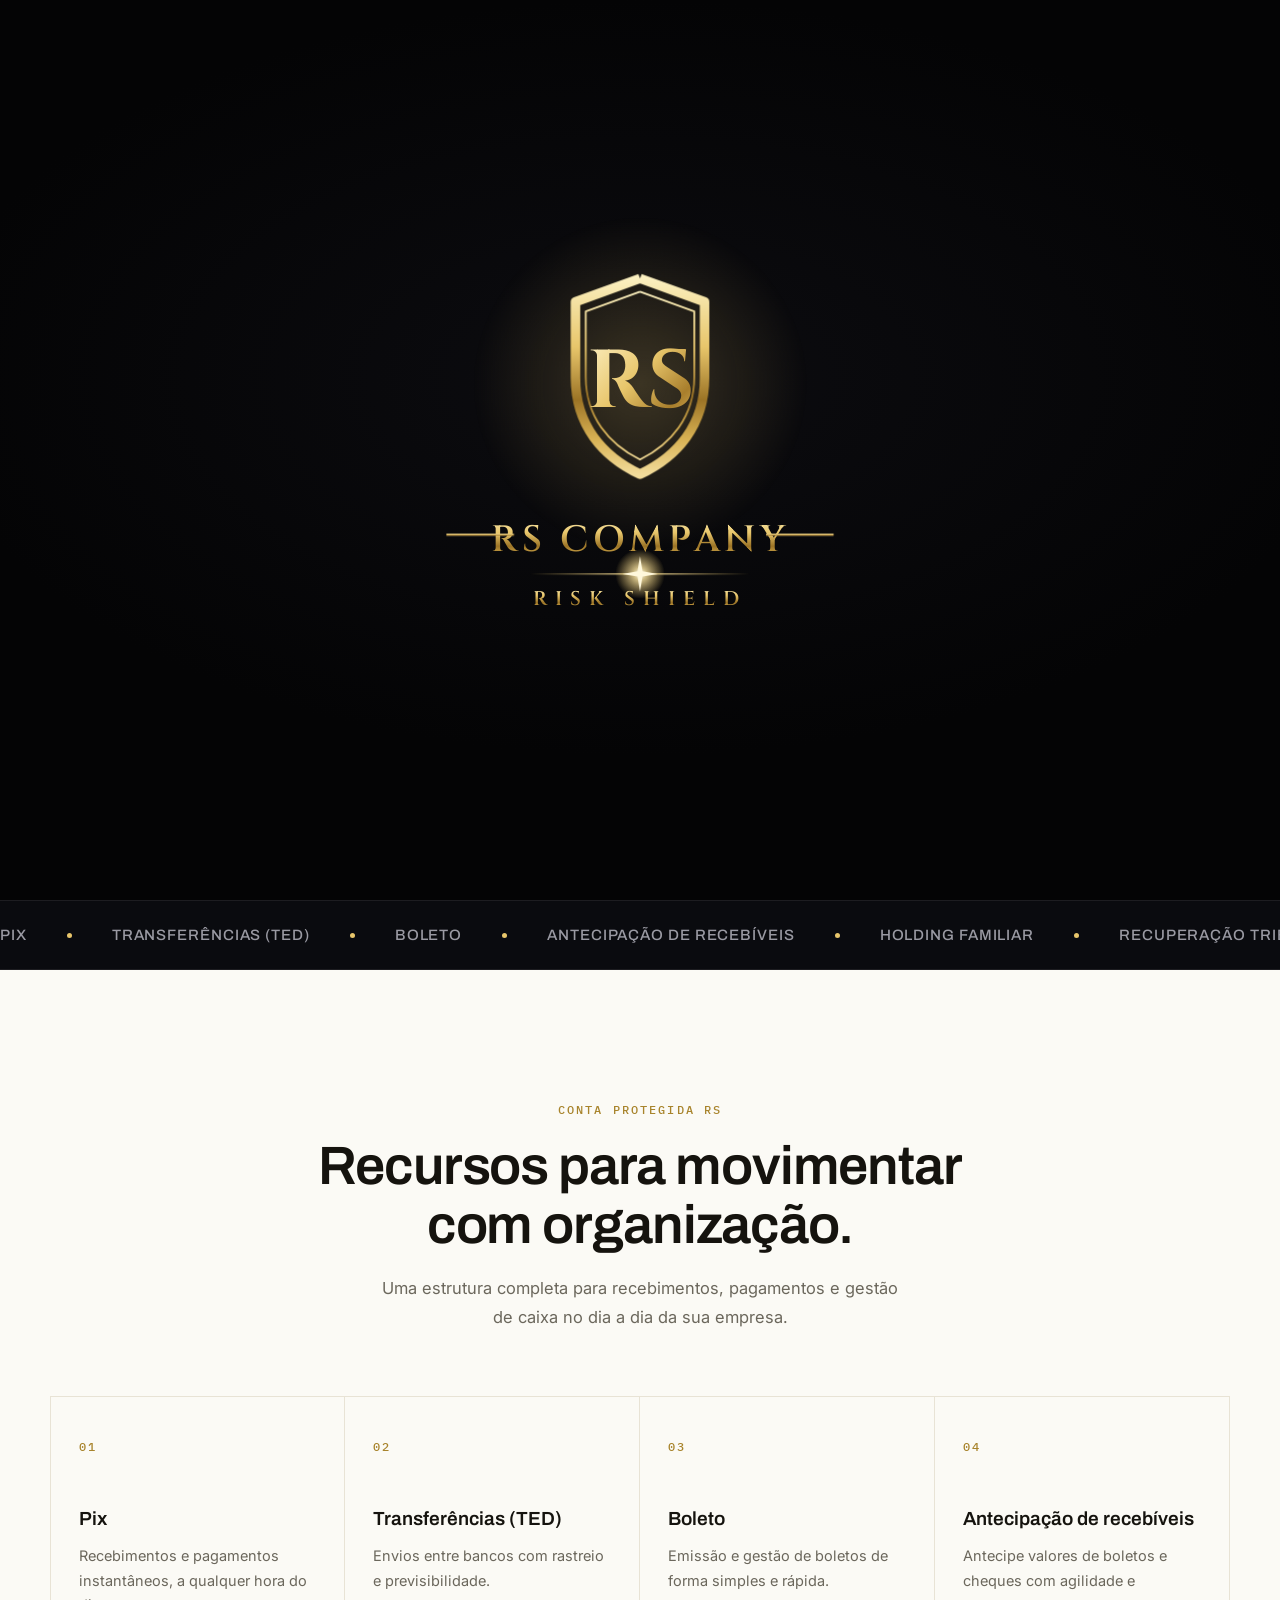
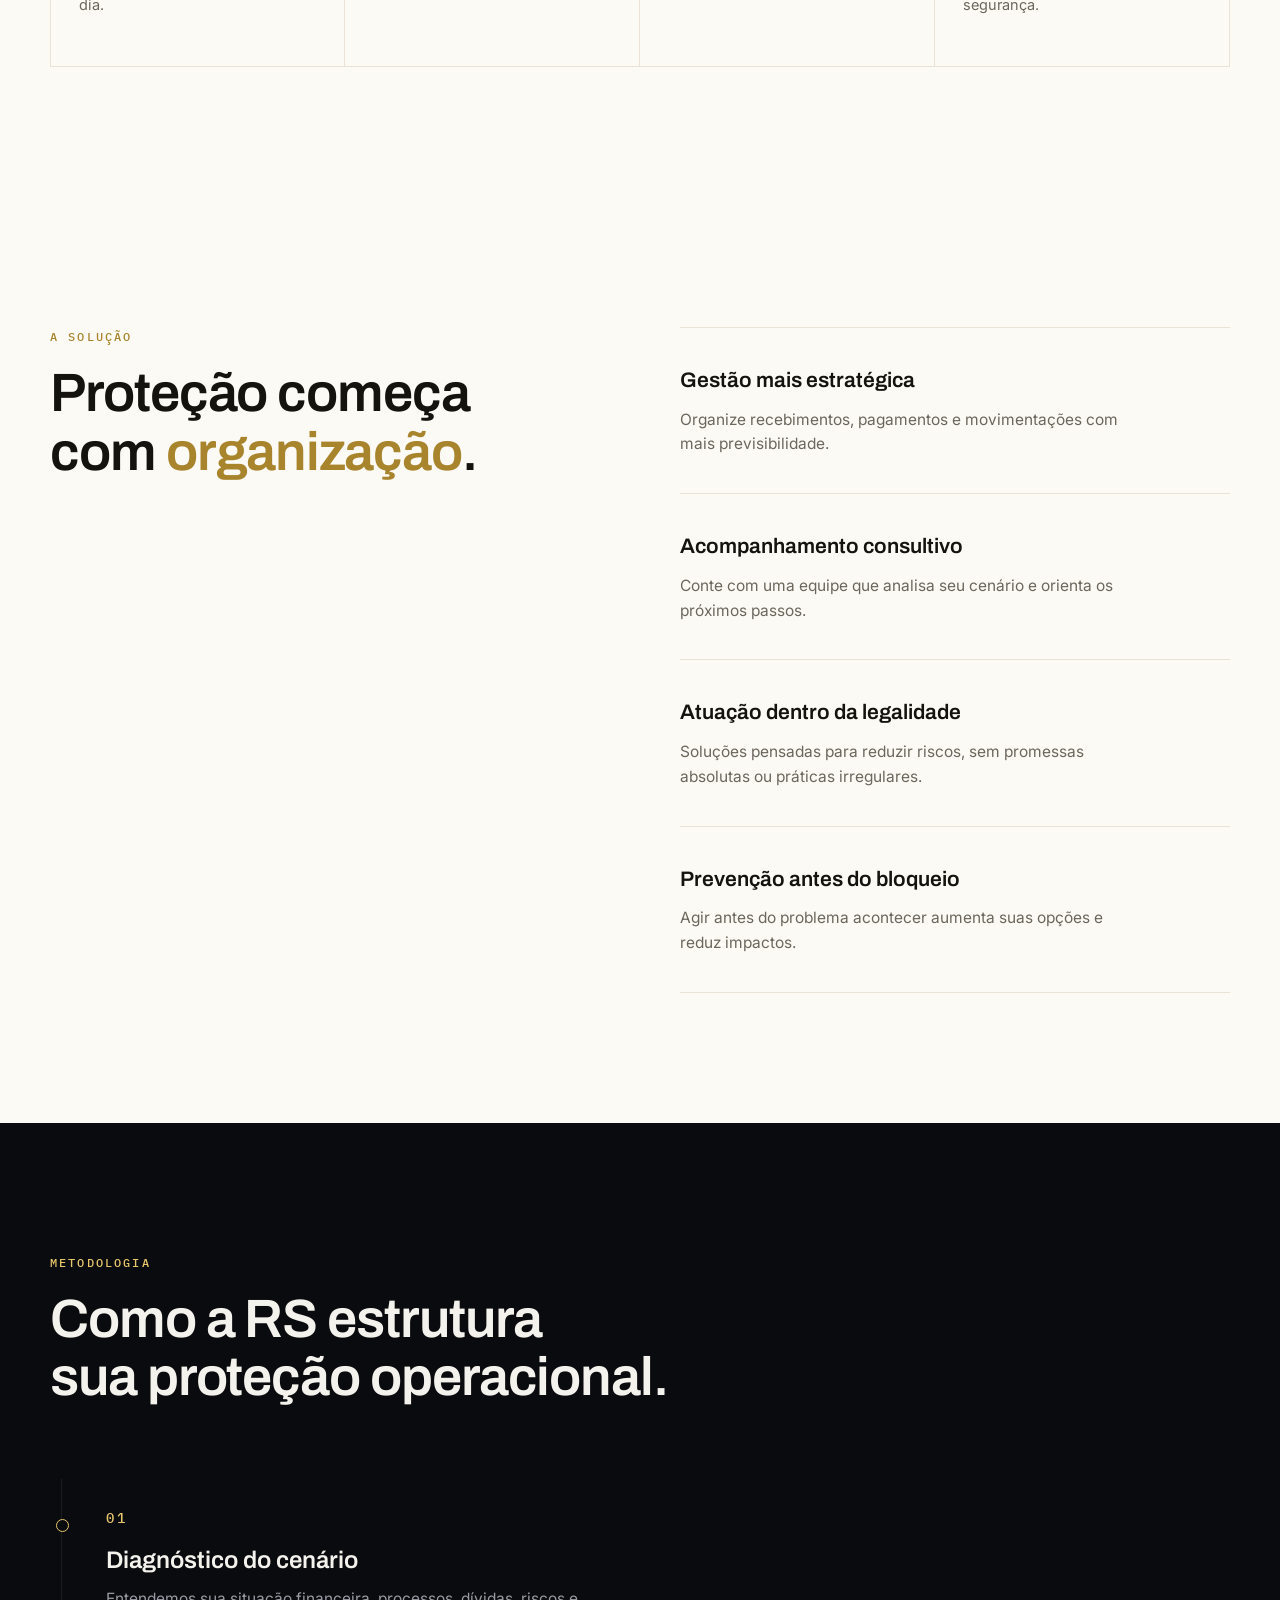
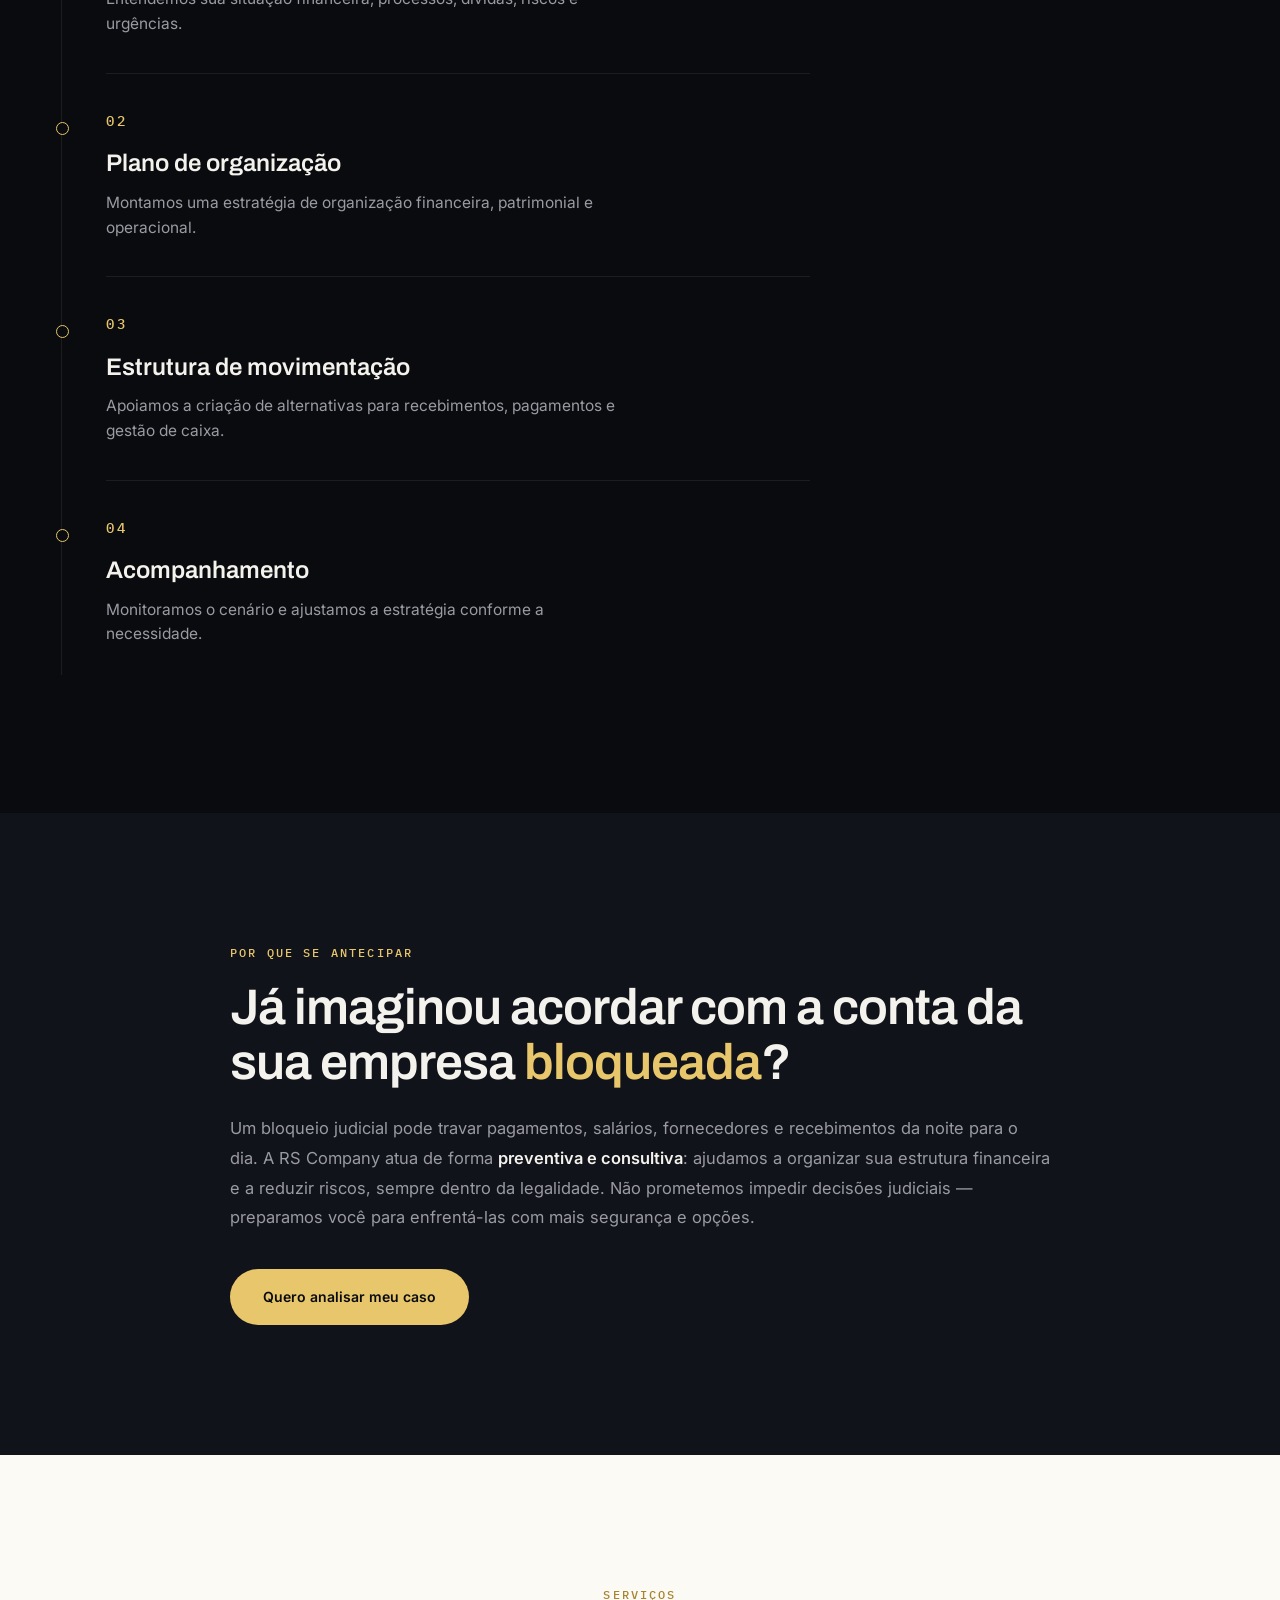
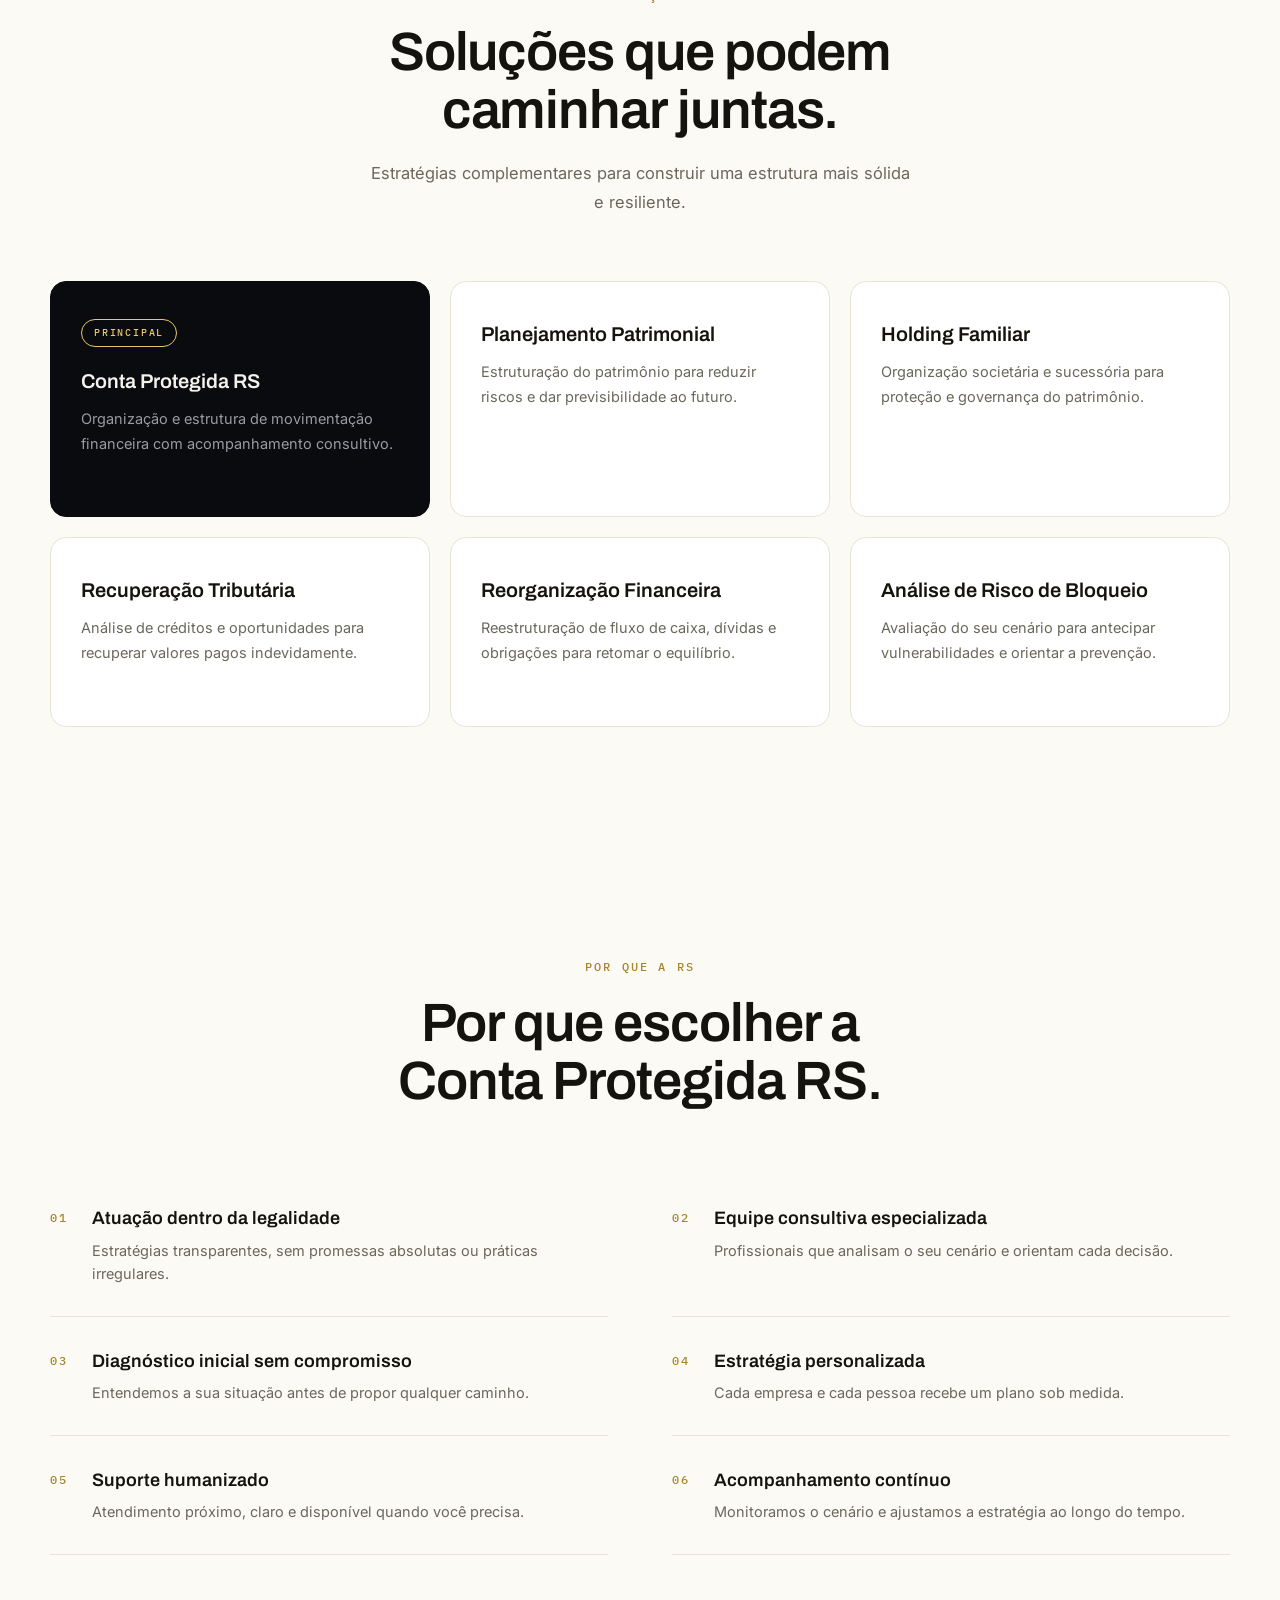
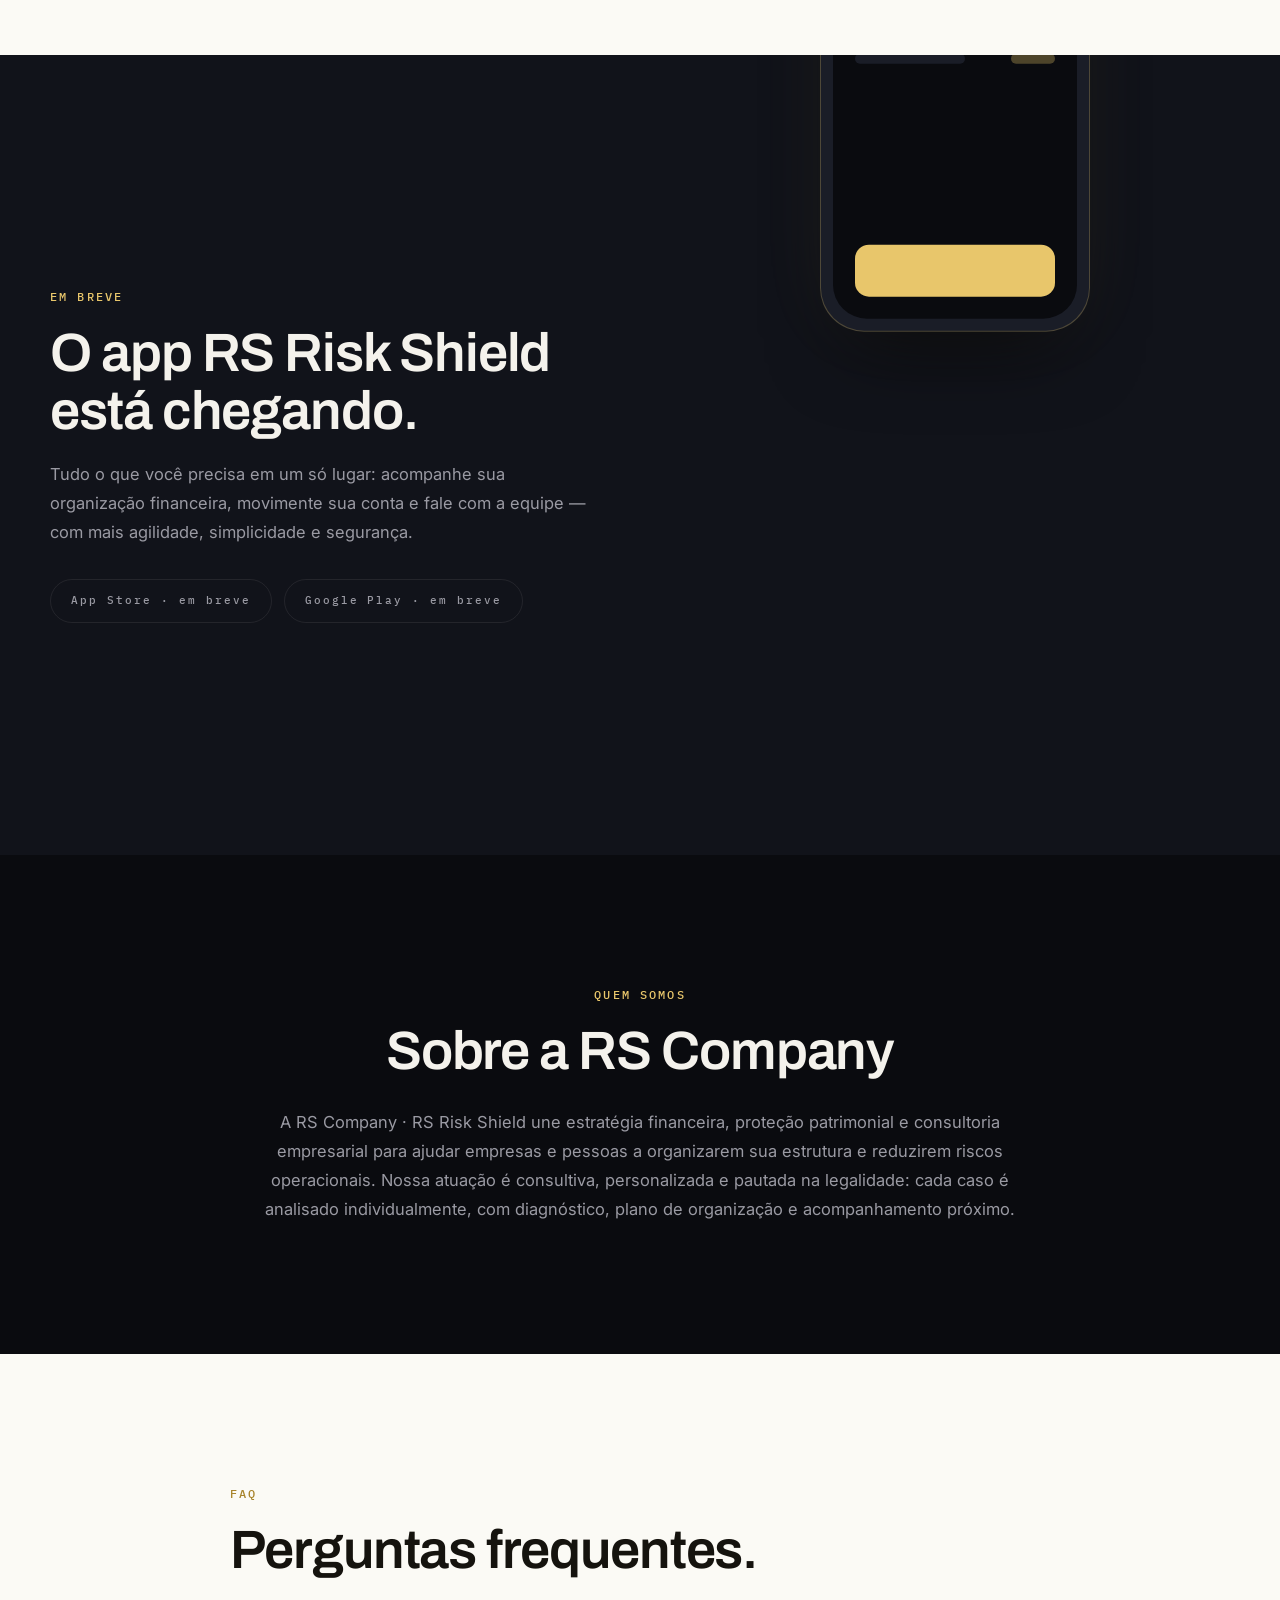
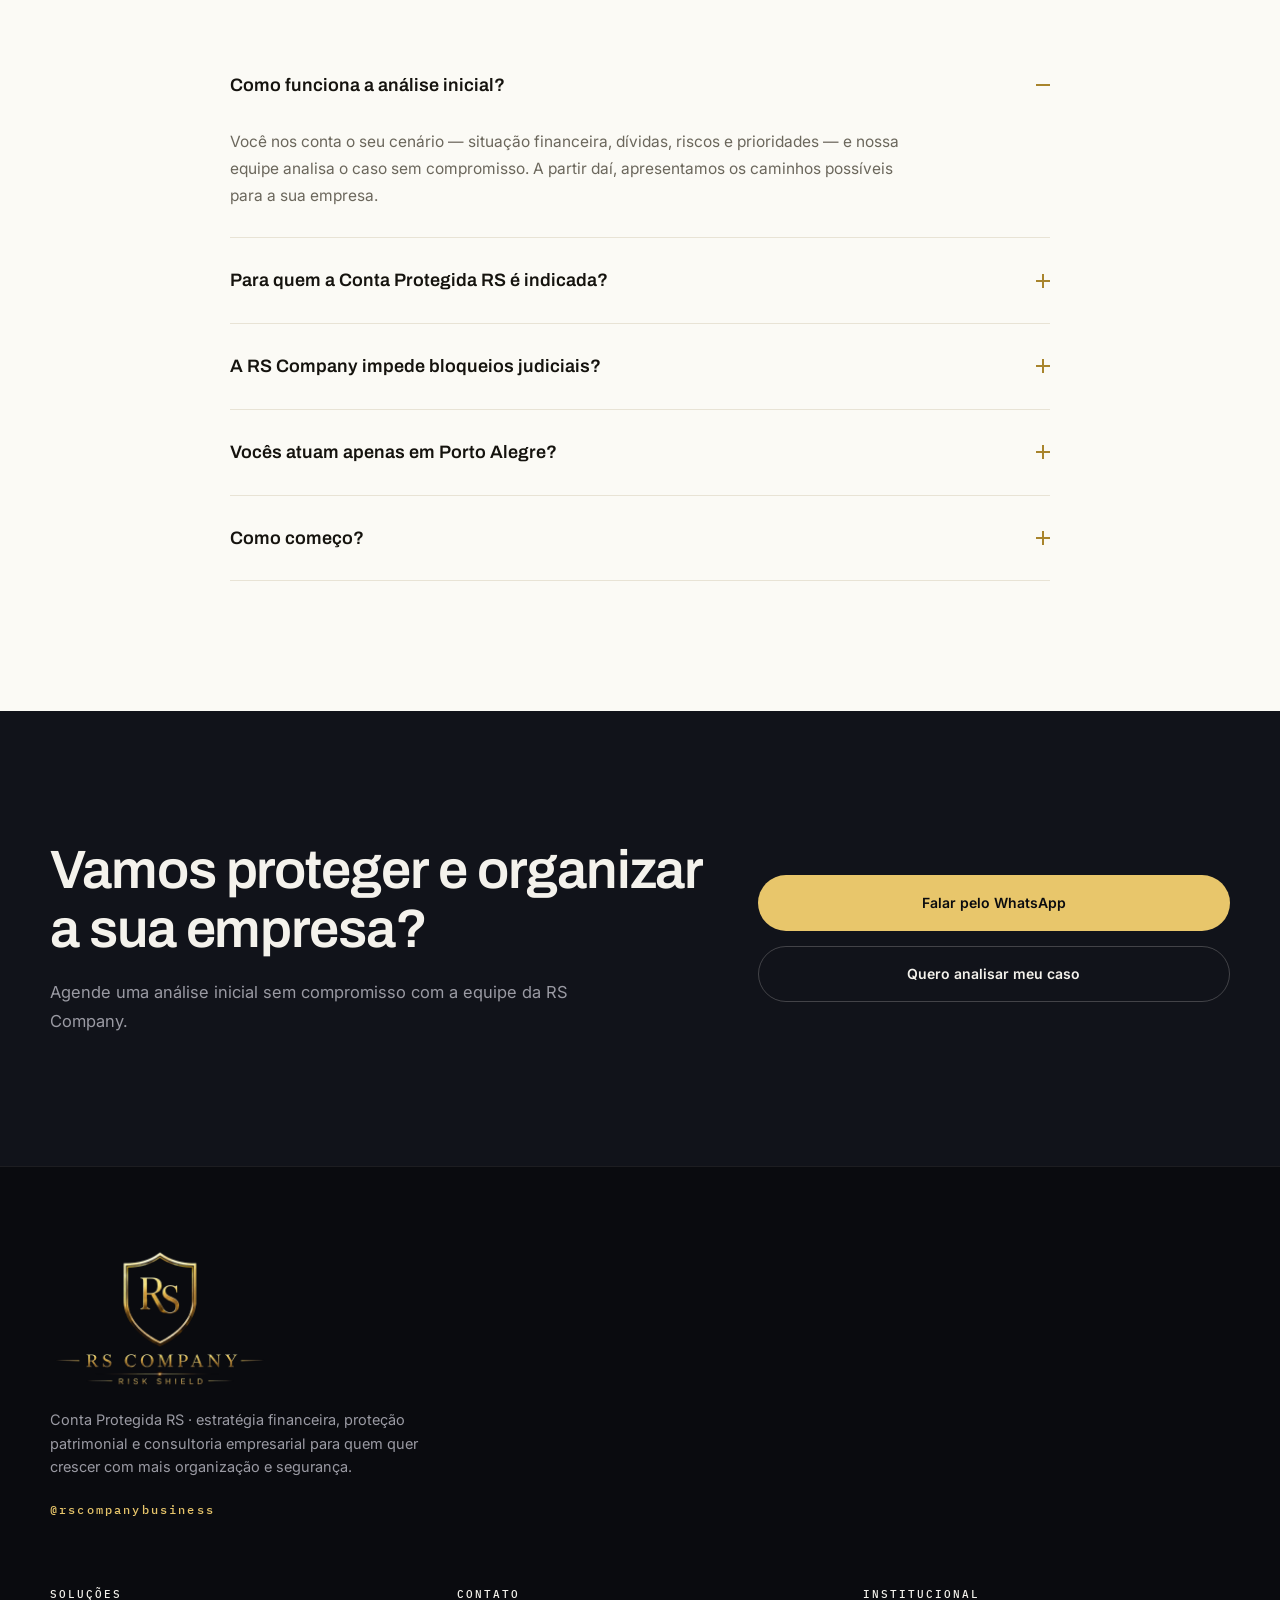
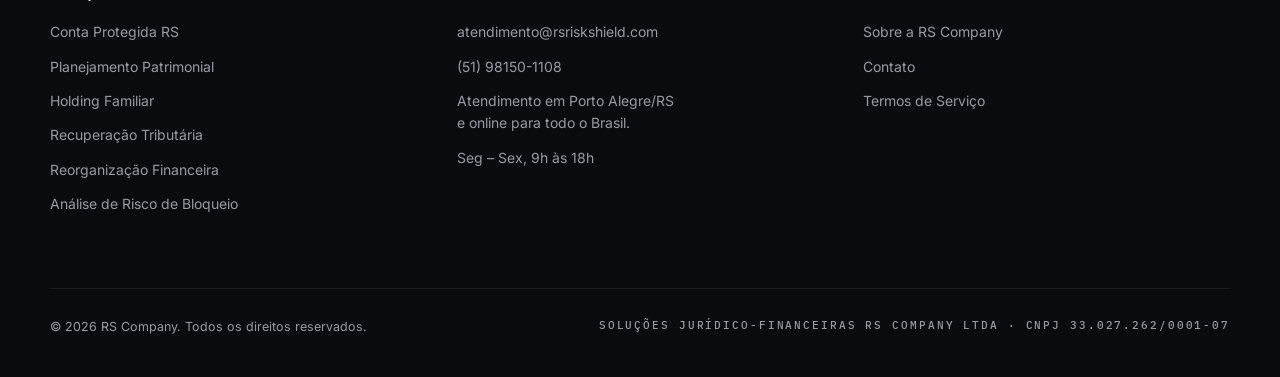
==== commit f9d368c4: "Atualiza telefone de contato para (51) 98150-1108" ====
--- a/index.html
+++ b/index.html
@@ -39,7 +39,7 @@
     "name": "RS Company",
     "description": "Conta Protegida RS · estratégia financeira, proteção patrimonial e consultoria empresarial em Porto Alegre/RS e online para todo o Brasil.",
     "url": "https://rsriskshield.com",
-    "telephone": "+55-51-98994-0709",
+    "telephone": "+55-51-98150-1108",
     "email": "atendimento@rsriskshield.com",
     "areaServed": "Porto Alegre, Região Metropolitana e atendimento online no Brasil",
     "openingHoursSpecification": {
@@ -166,7 +166,7 @@
       <a href="/contato" style="--i:6" class="mobile-menu__cta">Fale com a equipe</a>
     </nav>
     <div class="mobile-menu__footer">
-      <a href="https://wa.me/5551989940709">(51) 98994-0709</a>
+      <a href="https://wa.me/5551981501108">(51) 98150-1108</a>
       <a href="mailto:atendimento@rsriskshield.com">atendimento@rsriskshield.com</a>
     </div>
   </div>
@@ -492,7 +492,7 @@
           <p class="section__lead section__lead--dark reveal">Agende uma análise inicial sem compromisso com a equipe da RS Company.</p>
         </div>
         <div class="ctaband__actions reveal">
-          <a href="https://wa.me/5551989940709" class="btn btn--gold magnetic" data-cursor="hover"><span class="magnetic__inner">Falar pelo WhatsApp</span></a>
+          <a href="https://wa.me/5551981501108" class="btn btn--gold magnetic" data-cursor="hover"><span class="magnetic__inner">Falar pelo WhatsApp</span></a>
           <a href="/contato" class="btn btn--ghost magnetic" data-cursor="hover"><span class="magnetic__inner">Quero analisar meu caso</span></a>
         </div>
       </div>
@@ -521,7 +521,7 @@
         <div class="footer__col">
           <span class="mono footer__col-title">CONTATO</span>
           <a href="mailto:atendimento@rsriskshield.com">atendimento@rsriskshield.com</a>
-          <a href="https://wa.me/5551989940709">(51) 98994-0709</a>
+          <a href="https://wa.me/5551981501108">(51) 98150-1108</a>
           <span>Atendimento em Porto Alegre/RS<br />e online para todo o Brasil.</span>
           <span>Seg – Sex, 9h às 18h</span>
         </div>
